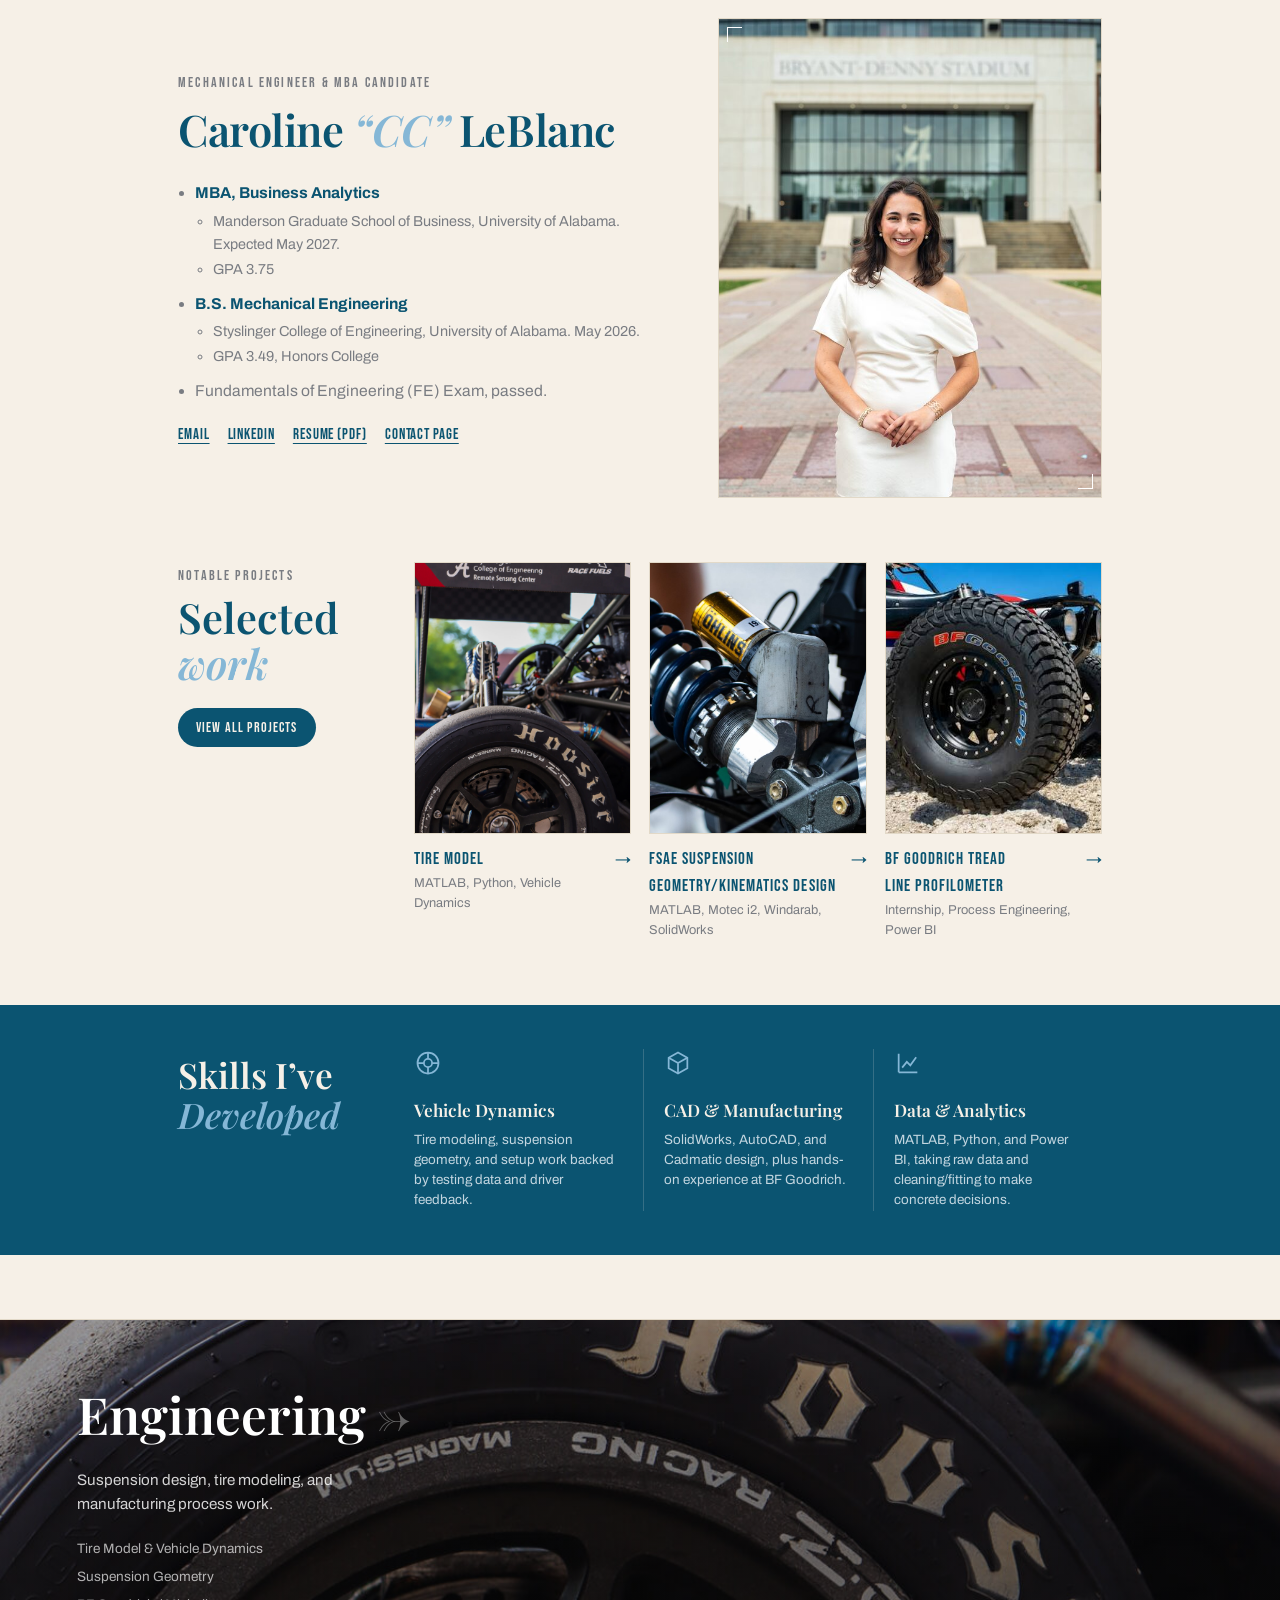
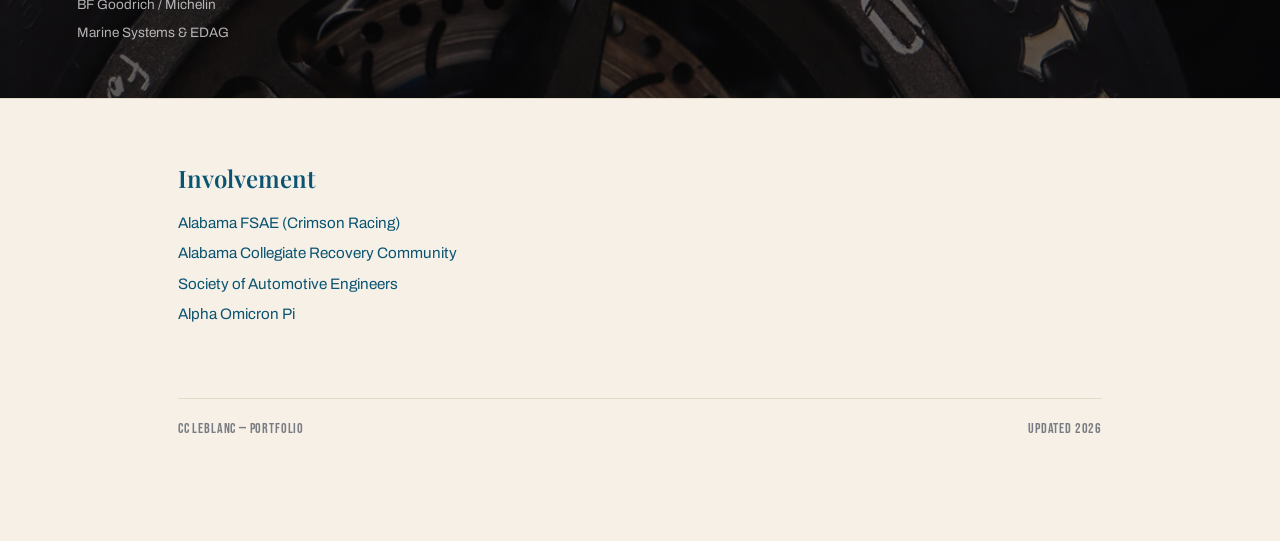
==== index.html @ a9d939d1 "Changing wording" ====
<!doctype html>
<html lang="en">
<head>
<meta charset="utf-8">
<meta name="viewport" content="width=device-width, initial-scale=1">
<title>CC LeBlanc</title>
<link rel="stylesheet" href="https://fonts.googleapis.com/css2?family=Playfair+Display:ital,wght@0,500;0,600;0,700;1,500;1,600&family=Archivo:wght@400;500;600;700&family=Bebas+Neue&display=swap">
<link rel="stylesheet" href="css/style.css">
</head>
<body>

<main>

    <div class="hero">
      <div>
        <span class="eyebrow">Mechanical Engineer &amp; MBA Candidate</span>
        <h1 class="serif">Caroline <em>“CC”</em> LeBlanc</h1>
        <ul class="bio-edu">
          <li><strong>MBA, Business Analytics</strong>
            <ul>
              <li>Manderson Graduate School of Business, University of Alabama. Expected May 2027.</li>
              <li>GPA 3.75</li>
            </ul>
          </li>
          <li><strong>B.S. Mechanical Engineering</strong>
            <ul>
              <li>Styslinger College of Engineering, University of Alabama. May 2026.</li>
              <li>GPA 3.49, Honors College</li>
            </ul>
          </li>
          <li>Fundamentals of Engineering (FE) Exam, passed.</li>
        </ul>
        <div class="hero-links">
          <a href="mailto:caroline.leblanc152@gmail.com">Email</a>
          <a href="https://www.linkedin.com/in/carolinecleblanc" target="_blank" rel="noopener">LinkedIn</a>
          <a href="resume.pdf" target="_blank" rel="noopener">Resume (PDF)</a>
          <a href="contact.html">Contact page</a>
        </div>
      </div>
      <div class="frame">
        <img src="images/headshot.jpg" alt="Caroline &quot;CC&quot; LeBlanc standing in front of Bryant-Denny Stadium">
      </div>
    </div>

    <!-- NOTABLE PROJECTS -->
    <section class="notable" aria-labelledby="notable-title">
      <div>
        <span class="eyebrow">Notable Projects</span>
        <h2 id="notable-title">Selected <em>work</em></h2>
        <a class="pill" href="engineering/index.html">View all projects</a>
      </div>
      <div class="notable-grid">
        <a class="n-card" href="engineering/tire-model.html">
          <div class="n-cover">
            <img src="images/engineering.jpg" alt="Hoosier racing tire on Crimson Racing FSAE car" style="object-position:center 88%;">
          </div>
          <div class="n-meta">
            <div><h3>Tire Model</h3><p>MATLAB, Python, Vehicle Dynamics</p></div>
            <span class="arrow" aria-hidden="true">→</span>
          </div>
        </a>
        <a class="n-card" href="engineering/suspension.html">
          <!-- swap the .big text for an <img> once there's a CAD render -->
          <div class="n-cover">
            <img src="images/Suspensiongeo.jpg" alt="Alabama FSAE CR26I Rear Suspension" style="object-position:center 88%;">
          </div>
          <div class="n-meta">
            <div><h3>FSAE Suspension Geometry/Kinematics Design</h3><p>MATLAB, Motec i2, Windarab, SolidWorks</p></div>
            <span class="arrow" aria-hidden="true">→</span>
          </div>
        </a>
        <a class="n-card" href="engineering/bf-goodrich.html">
          <!-- swap the .big text for an <img> once there's a plant photo -->
          <div class="n-cover">
            <img src="images/bfgtire.jpg" alt="BFGoodrich Baja Tire" style="object-position:center 88%;">
          </div>
          <div class="n-meta">
            <div><h3>BF Goodrich Tread Line Profilometer</h3><p>Internship, Process Engineering, Power BI</p></div>
            <span class="arrow" aria-hidden="true">→</span>
          </div>
        </a>
      </div>
    </section>

    <!-- SKILLS STRIP -->
    <section class="skills" aria-labelledby="skills-title">
      <div class="skills-inner">
        <div>
          <h2 id="skills-title">Skills I&rsquo;ve <em>Developed</em></h2>
        </div>
        <div class="skill-grid">
          <div class="skill">
            <svg viewBox="0 0 24 24" fill="none" stroke="currentColor" stroke-width="1.5" aria-hidden="true"><circle cx="12" cy="12" r="9"/><circle cx="12" cy="12" r="3.5"/><path d="M12 3v5.5M12 15.5V21M3 12h5.5M15.5 12H21"/></svg>
            <h3>Vehicle Dynamics</h3>
            <p>Tire modeling, suspension geometry, and setup work backed by testing data and driver feedback.</p>
          </div>
          <div class="skill">
            <svg viewBox="0 0 24 24" fill="none" stroke="currentColor" stroke-width="1.5" aria-hidden="true"><path d="M12 3l8 4.5v9L12 21l-8-4.5v-9z"/><path d="M4 7.5l8 4.5 8-4.5M12 12v9"/></svg>
            <h3>CAD &amp; Manufacturing</h3>
            <p>SolidWorks, AutoCAD, and Cadmatic design, plus hands-on experience at BF Goodrich.</p>
          </div>
          <div class="skill">
            <svg viewBox="0 0 24 24" fill="none" stroke="currentColor" stroke-width="1.5" aria-hidden="true"><path d="M4 20V4M4 20h16"/><path d="M7 16l4-5 3 3 5-7"/></svg>
            <h3>Data &amp; Analytics</h3>
            <p>MATLAB, Python, and Power BI, taking raw data and cleaning/fitting to make concrete decisions.</p>
          </div>
        </div>
      </div>
    </section>

    <div class="fork">
      <a class="fork-half eng" href="engineering/index.html">
        <div class="fork-bg"></div>
        <div class="fork-content">
          <h2>Engineering<span class="arrow">→</span></h2>
          <p class="fork-tagline">Suspension design, tire modeling, and manufacturing process work.</p>
          <div class="fork-chips">
            <span>Tire Model &amp; Vehicle Dynamics</span>
            <span>Suspension Geometry</span>
            <span>BF Goodrich / Michelin</span>
            <span>Marine Systems &amp; EDAG</span>
          </div>
        </div>
      </a>

      <!-- SAVING THIS FOR LATER
      <a class="fork-half creative" href="creative/index.html">
        <div class="fork-bg"></div>
        <div class="fork-content">
          <h2>Creative<span class="arrow">→</span></h2>
          <p class="fork-tagline">Building the brand, systems, and people behind a team's public face.</p>
          <div class="fork-chips">
            <span>Building the Comms Subteam</span>
            <span>Graphic Design</span>
            <span>Photography</span>
            <span>Videography</span>
          </div>
        </div>
      </a> -->
    </div>

    <div class="split" style="grid-template-columns:1fr;max-width:56ch;">
      <div class="block">
        <h3>Involvement</h3>
        <div class="involve-list">
          <div>Alabama FSAE (Crimson Racing)</div>
          <div>Alabama Collegiate Recovery Community</div>
          <div>Society of Automotive Engineers</div>
          <div>Alpha Omicron Pi</div>
        </div>
      </div>
    </div>

    <footer class="pagefoot">
      <span>CC LeBlanc — Portfolio</span>
      <span>Updated 2026</span>
    </footer>

</main>

<script>
  // The site used to be one page with #links (e.g. /#tire-model).
  // Send anyone with an old bookmark to the matching new page.
  (function(){
    var old = {"engineering":"engineering/index.html", "tire-model":"engineering/tire-model.html", "suspension":"engineering/suspension.html", "manufacturing":"engineering/bf-goodrich.html", "eng-other":"engineering/marine-edag.html", "creative":"creative/index.html", "creative-team":"creative/comms-subteam.html", "creative-design":"creative/graphic-design.html", "creative-photo":"creative/photography.html", "creative-video":"creative/videography.html", "contact":"contact.html"};
    var to = old[location.hash.slice(1)];
    if(to) location.replace(to);
  })();
</script>

</body>
</html>
---- css/style.css ----
:root{
  --bg:#f6f0e7;
  --surface:#ffffff;
  --ink:#0b5471;
  --muted:#797c82;
  --line:#e2d9c8;
  --eng:#0b5471;
  --eng-tint:#e3eff4;
  --creative:#85b7d6;
  --creative-tint:#e7e6e8;
  --band:#0b5471;
  --band-ink:#f6f0e7;
  --band-muted:#c3d6e0;
  --band-line:rgba(246,240,231,0.18);
}
@media (prefers-color-scheme: dark){
  :root:not([data-theme="light"]){
    --bg:#12191c;
    --surface:#1a2226;
    --ink:#f6f0e7;
    --muted:#a9adb3;
    --line:#2c363b;
    --eng:#85b7d6;
    --eng-tint:#182a30;
    --creative:#c7c2b6;
    --creative-tint:#2a2925;
    --band:#0c1215;
    --band-ink:#f6f0e7;
    --band-muted:#a9adb3;
    --band-line:#2c363b;
  }
}
:root[data-theme="dark"]{
  --bg:#12191c;
  --surface:#1a2226;
  --ink:#f6f0e7;
  --muted:#a9adb3;
  --line:#2c363b;
  --eng:#85b7d6;
  --eng-tint:#182a30;
  --creative:#c7c2b6;
  --creative-tint:#2a2925;
  --band:#0c1215;
  --band-ink:#f6f0e7;
  --band-muted:#a9adb3;
  --band-line:#2c363b;
}

*{box-sizing:border-box;}
body{
  background:var(--bg);
  color:var(--ink);
  font-family:"Archivo","Segoe UI",Arial,sans-serif;
  margin:0;
  line-height:1.6;
  overflow-x:clip;
}
a{color:inherit;}
img{max-width:100%;display:block;}
::selection{background:var(--creative);color:#fff;}

.serif{font-family:"Playfair Display","Georgia",serif;font-weight:600;text-wrap:balance;}
.shout{
  font-family:"Bebas Neue","Archivo",sans-serif;
  letter-spacing:0.06em;
  text-transform:uppercase;
}
.eyebrow{
  font-family:"Bebas Neue",sans-serif;
  letter-spacing:0.16em;
  text-transform:uppercase;
  font-size:0.85rem;
  color:var(--muted);
}
h1,h2,h3{margin:0;text-wrap:balance;}

/* ---- topbar ---- */
header.topbar{
  position:sticky;
  top:env(safe-area-inset-top,0px);
  z-index:30;
  display:flex;
  align-items:center;
  justify-content:space-between;
  padding:16px 28px;
  background:color-mix(in srgb, var(--bg) 88%, transparent);
  backdrop-filter:blur(6px);
  border-bottom:1px solid var(--line);
}
@media (max-width:640px){ header.topbar{padding:14px 18px;} }
header.topbar .brand{
  font-family:"Playfair Display",serif;
  font-weight:600;
  font-size:1.35rem;
  text-decoration:none;
}
header.topbar .brand em{color:var(--creative);font-style:italic;}
header.topbar nav{display:flex;gap:22px;align-items:center;}
header.topbar nav a{
  text-decoration:none;
  font-family:"Bebas Neue",sans-serif;
  letter-spacing:0.08em;
  font-size:0.95rem;
  color:var(--muted);
}
header.topbar nav a:hover{color:var(--ink);}
header.topbar nav a.on{color:var(--ink);}

main{max-width:980px;margin:0 auto;padding:0 28px 100px;}
@media (max-width:640px){ main{padding:0 18px 80px;} }

@media (prefers-reduced-motion:no-preference){
  main{animation:fade .4s ease;}
  @keyframes fade{from{opacity:0;transform:translateY(6px);}to{opacity:1;transform:none;}}
}

.crumbs{
  font-family:"Bebas Neue",sans-serif;
  letter-spacing:0.08em;
  font-size:0.85rem;
  color:var(--muted);
  padding-top:28px;
  display:flex;
  gap:8px;
  align-items:center;
}
.crumbs .cur{color:var(--ink);}
.crumbs.eng .cur{color:var(--eng);}
.crumbs.creative .cur{color:var(--creative);}

/* ---- home hero ---- */
.hero{padding-top:18px;display:grid;grid-template-columns:1.3fr 1fr;gap:40px;align-items:center;}
@media (max-width:760px){ .hero{grid-template-columns:1fr;} }
.hero h1{font-size:clamp(1.6rem,3.4vw,2.9rem);letter-spacing:-0.01em;}
.hero h1 em{color:var(--creative);font-style:italic;}
.bio{max-width:56ch;margin-top:16px;color:var(--muted);font-size:1.05rem;}
.bio-edu{max-width:56ch;margin-top:16px;padding-left:1.1em;display:flex;flex-direction:column;gap:10px;color:var(--muted);font-size:0.98rem;}
.bio-edu strong{color:var(--ink);}
.bio-edu ul{margin-top:4px;padding-left:1.2em;display:flex;flex-direction:column;gap:2px;font-size:0.9rem;}
.hero-links{display:flex;gap:18px;margin-top:20px;flex-wrap:wrap;}
.hero-links a{
  font-family:"Bebas Neue",sans-serif;
  letter-spacing:0.06em;
  font-size:0.95rem;
  text-decoration:underline;
  text-underline-offset:4px;
}

.frame{
  aspect-ratio:4/5;
  border:1px solid var(--line);
  background:
    linear-gradient(90deg, transparent 9px, var(--line) 9px, var(--line) 10px, transparent 10px) 0 0/10px 100%,
    linear-gradient(0deg, transparent 9px, var(--line) 9px, var(--line) 10px, transparent 10px) 0 0/100% 10px,
    var(--surface);
  background-repeat:no-repeat;
  display:flex;
  align-items:center;
  justify-content:center;
  text-align:center;
  padding:20px;
  position:relative;
}
.frame::before,.frame::after{
  content:"";
  position:absolute;
  width:14px;height:14px;
  border:1px solid #fff;
  z-index:2;
}
.frame::before{top:8px;left:8px;border-right:none;border-bottom:none;}
.frame::after{bottom:8px;right:8px;border-left:none;border-top:none;}
.frame .cap{font-family:"Bebas Neue",sans-serif;letter-spacing:0.06em;font-size:0.8rem;color:var(--muted);}
.frame img{position:absolute;inset:0;width:100%;height:100%;object-fit:cover;object-position:center 30%;z-index:0;}

/* ---- skills strip: full-bleed dark band ---- */
.skills{
  width:100vw;
  margin-left:calc(50% - 50vw);
  margin-right:calc(50% - 50vw);
  margin-top:64px;
  background:var(--band);
  color:var(--band-ink);
}
.skills-inner{
  max-width:980px;margin:0 auto;padding:44px 28px;
  display:grid;grid-template-columns:200px 1fr;gap:36px;align-items:start;
}
@media (max-width:640px){ .skills-inner{padding:36px 18px;} }
@media (max-width:860px){ .skills-inner{grid-template-columns:1fr;gap:28px;} }
.skills h2{
  font-family:"Playfair Display",serif;font-weight:600;
  font-size:clamp(1.7rem,3vw,2.2rem);line-height:1.15;margin-top:6px;
}
.skills h2 em{color:var(--creative);font-style:italic;}
.skill-grid{display:grid;grid-template-columns:repeat(3,1fr);gap:0;}
@media (max-width:860px){ .skill-grid{grid-template-columns:repeat(2,1fr);row-gap:28px;} }
@media (max-width:480px){ .skill-grid{grid-template-columns:1fr;} }
.skill{padding:0 20px;border-left:1px solid var(--band-line);}
.skill:first-child{border-left:none;padding-left:0;}
@media (max-width:860px){ .skill:nth-child(odd){border-left:none;padding-left:0;} }
@media (max-width:480px){ .skill{border-left:none;padding-left:0;} }
.skill svg{width:28px;height:28px;color:var(--creative);}
.skill h3{font-family:"Playfair Display",serif;font-weight:600;font-size:1.08rem;margin-top:12px;}
.skill p{font-size:0.84rem;line-height:1.5;color:var(--band-muted);margin:6px 0 0;}

/* ---- notable projects ---- */
.notable{
  display:grid;grid-template-columns:200px 1fr;gap:36px;margin-top:64px;align-items:start;
}
@media (max-width:860px){ .notable{grid-template-columns:1fr;gap:24px;} }
.notable h2{
  font-family:"Playfair Display",serif;font-weight:600;
  font-size:clamp(1.9rem,3.4vw,2.6rem);line-height:1.1;margin-top:6px;
}
.notable h2 em{color:var(--creative);font-style:italic;}
.pill{
  display:inline-block;margin-top:22px;padding:8px 18px;
  background:var(--eng);color:var(--bg);text-decoration:none;
  font-family:"Bebas Neue",sans-serif;letter-spacing:0.08em;font-size:0.9rem;
  border-radius:999px;transition:opacity .15s ease;
}
.pill:hover{opacity:.85;}
.notable-grid{display:grid;grid-template-columns:repeat(3,1fr);gap:18px;}
@media (max-width:640px){ .notable-grid{grid-template-columns:1fr;} }
.n-card{text-decoration:none;display:flex;flex-direction:column;}
.n-cover{
  position:relative;aspect-ratio:4/5;overflow:hidden;
  background:var(--eng-tint);border:1px solid var(--line);
  display:flex;align-items:flex-end;padding:16px;
}
@media (max-width:640px){ .n-cover{aspect-ratio:16/10;} }
.n-cover img{position:absolute;inset:0;width:100%;height:100%;object-fit:cover;transition:transform .5s ease;}
.n-card:hover .n-cover img{transform:scale(1.04);}
.n-meta{display:flex;justify-content:space-between;align-items:flex-start;gap:10px;margin-top:12px;}
.n-meta h3{font-family:"Bebas Neue",sans-serif;letter-spacing:0.06em;font-size:1.05rem;font-weight:400;}
.n-meta p{margin:0;font-size:0.8rem;color:var(--muted);}
.n-meta .arrow{transition:transform .25s ease;}
.n-card:hover .n-meta .arrow{transform:translateX(4px);}

/* ---- fork: full-bleed split, cuts off mid-page ---- */
.fork{
  display:flex;
  width:100vw;
  margin-left:calc(50% - 50vw);
  margin-right:calc(50% - 50vw);
  margin-top:64px;
  border-top:1px solid var(--line);
  border-bottom:1px solid var(--line);
}
@media (max-width:700px){ .fork{flex-direction:column;} }

.fork-half{
  position:relative;
  flex:1 1 0%;
  min-height:clamp(300px,42vh,480px);
  display:flex;
  flex-direction:column;
  justify-content:center;
  padding:44px 6vw;
  color:#fff;
  text-decoration:none;
  overflow:hidden;
  transition:flex-grow .45s cubic-bezier(.2,.8,.2,1);
  border-right:1px solid rgba(255,255,255,0.22);
}
.fork-half:last-child{border-right:none;}
@media (max-width:700px){
  .fork-half{border-right:none;border-bottom:1px solid rgba(255,255,255,0.22);min-height:260px;}
  .fork-half:last-child{border-bottom:none;}
}
.fork-half:hover{flex-grow:1.5;}

.fork-bg{position:absolute;inset:0;z-index:0;}
.fork-bg::after{
  content:"";position:absolute;inset:0;
  background:linear-gradient(180deg, rgba(10,10,10,.32), rgba(10,10,10,.58));
}
.fork-half.eng .fork-bg{background:url("../images/engineering.jpg") center 82%/cover no-repeat;}
.fork-half.creative .fork-bg{background:url("../images/creative.jpg") center 40%/cover no-repeat;}
.fork-half .cap{
  position:absolute;bottom:14px;z-index:1;
  font-family:"Bebas Neue",sans-serif;font-size:0.7rem;letter-spacing:0.06em;
  color:rgba(255,255,255,0.55);
}
.fork-half.eng .cap{left:6vw;}
.fork-half.creative .cap{right:6vw;}

.fork-content{position:relative;z-index:1;max-width:34ch;}
.fork-half h2{
  font-family:"Playfair Display",serif;
  font-weight:600;
  font-style:normal;
  font-size:clamp(2rem,4.6vw,3.2rem);
  display:inline-flex;
  align-items:center;
  gap:10px;
}
.fork-half .arrow{
  display:inline-block;
  opacity:0.35;
  transform:translateX(0);
  transition:all .35s ease;
  font-style:normal;
}
.fork-half:hover .arrow{opacity:1;transform:translateX(10px);}
.fork-tagline{margin-top:12px;font-size:0.95rem;color:rgba(255,255,255,0.82);}
.fork-chips{margin-top:22px;display:flex;flex-direction:column;gap:6px;}
.fork-chips span{font-size:0.85rem;color:rgba(255,255,255,0.68);}

/* ---- home extras ---- */
.split{display:grid;grid-template-columns:1fr 1fr;gap:40px;margin-top:60px;}
@media (max-width:700px){ .split{grid-template-columns:1fr;} }
.block h3{font-family:"Playfair Display",serif;font-weight:600;font-size:1.5rem;margin-bottom:14px;}
.edu-card{border:1px solid var(--line);padding:16px;margin-bottom:12px;background:var(--surface);}
.edu-card .meta{font-family:"Bebas Neue",sans-serif;letter-spacing:0.04em;font-size:0.85rem;color:var(--muted);margin-top:4px;}
.involve-list{display:flex;flex-direction:column;gap:6px;font-size:0.95rem;}

footer.pagefoot{
  margin-top:72px;padding-top:20px;border-top:1px solid var(--line);
  font-family:"Bebas Neue",sans-serif;letter-spacing:0.06em;font-size:0.85rem;color:var(--muted);
  display:flex;justify-content:space-between;flex-wrap:wrap;gap:10px;
}
footer.pagefoot a{text-decoration:underline;text-underline-offset:3px;}

/* ---- hub pages ---- */
.hub-head{padding-top:14px;}
.hub-head h1{font-family:"Playfair Display",serif;font-weight:600;font-size:clamp(2.2rem,5vw,3.2rem);margin-top:8px;}
.hub-head p{color:var(--muted);max-width:60ch;margin-top:12px;}
.tool-strip{display:flex;flex-wrap:wrap;gap:8px;margin-top:24px;}
.tool-strip span{
  font-family:"Archivo",sans-serif;font-size:0.78rem;font-weight:600;
  padding:6px 11px;border:1px solid var(--line);background:var(--surface);
}
.status{
  display:inline-block;font-family:"Bebas Neue",sans-serif;letter-spacing:0.06em;
  font-size:0.78rem;padding:4px 10px;border:1px solid currentColor;margin-bottom:10px;
}
.status.eng{color:var(--eng);}
.status.creative{color:var(--creative);}

.card-grid{display:grid;grid-template-columns:1fr 1fr;gap:20px;margin-top:32px;}
@media (max-width:700px){ .card-grid{grid-template-columns:1fr;} }
.proj-card{
  border:1px solid var(--line);background:var(--surface);
  padding:24px;text-decoration:none;display:flex;flex-direction:column;gap:10px;
  transition:border-color .15s ease;
}
.proj-card:hover{border-color:var(--muted);}
.proj-card h3{font-family:"Playfair Display",serif;font-weight:600;font-size:1.5rem;}
.proj-card .tag{font-family:"Bebas Neue",sans-serif;letter-spacing:0.06em;font-size:0.78rem;}
.proj-card.eng .tag{color:var(--eng);}
.proj-card.creative .tag{color:var(--creative);}
.proj-card p{color:var(--muted);font-size:0.92rem;margin:0;}
.proj-card .go{margin-top:auto;font-family:"Bebas Neue",sans-serif;letter-spacing:0.06em;font-size:0.85rem;}

/* ---- detail pages ---- */
.detail-head{padding-top:10px;}
.detail-head h1{font-family:"Playfair Display",serif;font-weight:600;font-size:clamp(2rem,5vw,3rem);margin-top:8px;}
.detail-head .sub{color:var(--muted);max-width:62ch;margin-top:10px;}
.fact-row{
  display:grid;grid-template-columns:repeat(auto-fit,minmax(140px,1fr));
  gap:1px;background:var(--line);border:1px solid var(--line);margin-top:28px;
}
.fact-row .f{background:var(--surface);padding:14px;}
.fact-row .f .k{font-family:"Bebas Neue",sans-serif;font-size:0.7rem;letter-spacing:0.05em;color:var(--muted);text-transform:uppercase;}
.fact-row .f .v{font-size:0.94rem;font-weight:600;margin-top:2px;}
.prose{margin-top:30px;max-width:66ch;}
.prose ul{padding-left:1.2em;display:flex;flex-direction:column;gap:10px;}
.prose p{margin-top:0;}

.two-figs{display:grid;grid-template-columns:1fr 1fr;gap:18px;margin-top:30px;}
@media (max-width:640px){ .two-figs{grid-template-columns:1fr;} }
.fig{
  border:1px dashed var(--line);background:var(--eng-tint);
  aspect-ratio:4/3;display:flex;align-items:center;justify-content:center;
  text-align:center;padding:16px;
}
main[data-parent="creative"] .fig{background:var(--creative-tint);}
.fig .cap{font-family:"Bebas Neue",sans-serif;font-size:0.78rem;letter-spacing:0.04em;color:var(--muted);text-transform:uppercase;}

.back{
  display:inline-flex;align-items:center;gap:6px;margin-top:48px;
  text-decoration:none;font-family:"Bebas Neue",sans-serif;letter-spacing:0.06em;font-size:0.92rem;
}
main[data-parent="engineering"] .back{color:var(--eng);}
main[data-parent="creative"] .back{color:var(--creative);}

/* ---- contact ---- */
.contact-grid{display:grid;grid-template-columns:1fr 1fr;gap:16px;margin-top:28px;}
@media (max-width:640px){ .contact-grid{grid-template-columns:1fr;} }
.contact-card{border:1px solid var(--line);background:var(--surface);padding:22px;display:flex;flex-direction:column;gap:6px;}
.contact-card .k{font-family:"Bebas Neue",sans-serif;font-size:0.75rem;letter-spacing:0.06em;text-transform:uppercase;color:var(--muted);}
.contact-card .v{font-size:1.05rem;}
.contact-card a{text-decoration:underline;text-underline-offset:3px;}

:focus-visible{outline:2px solid var(--creative);outline-offset:2px;}
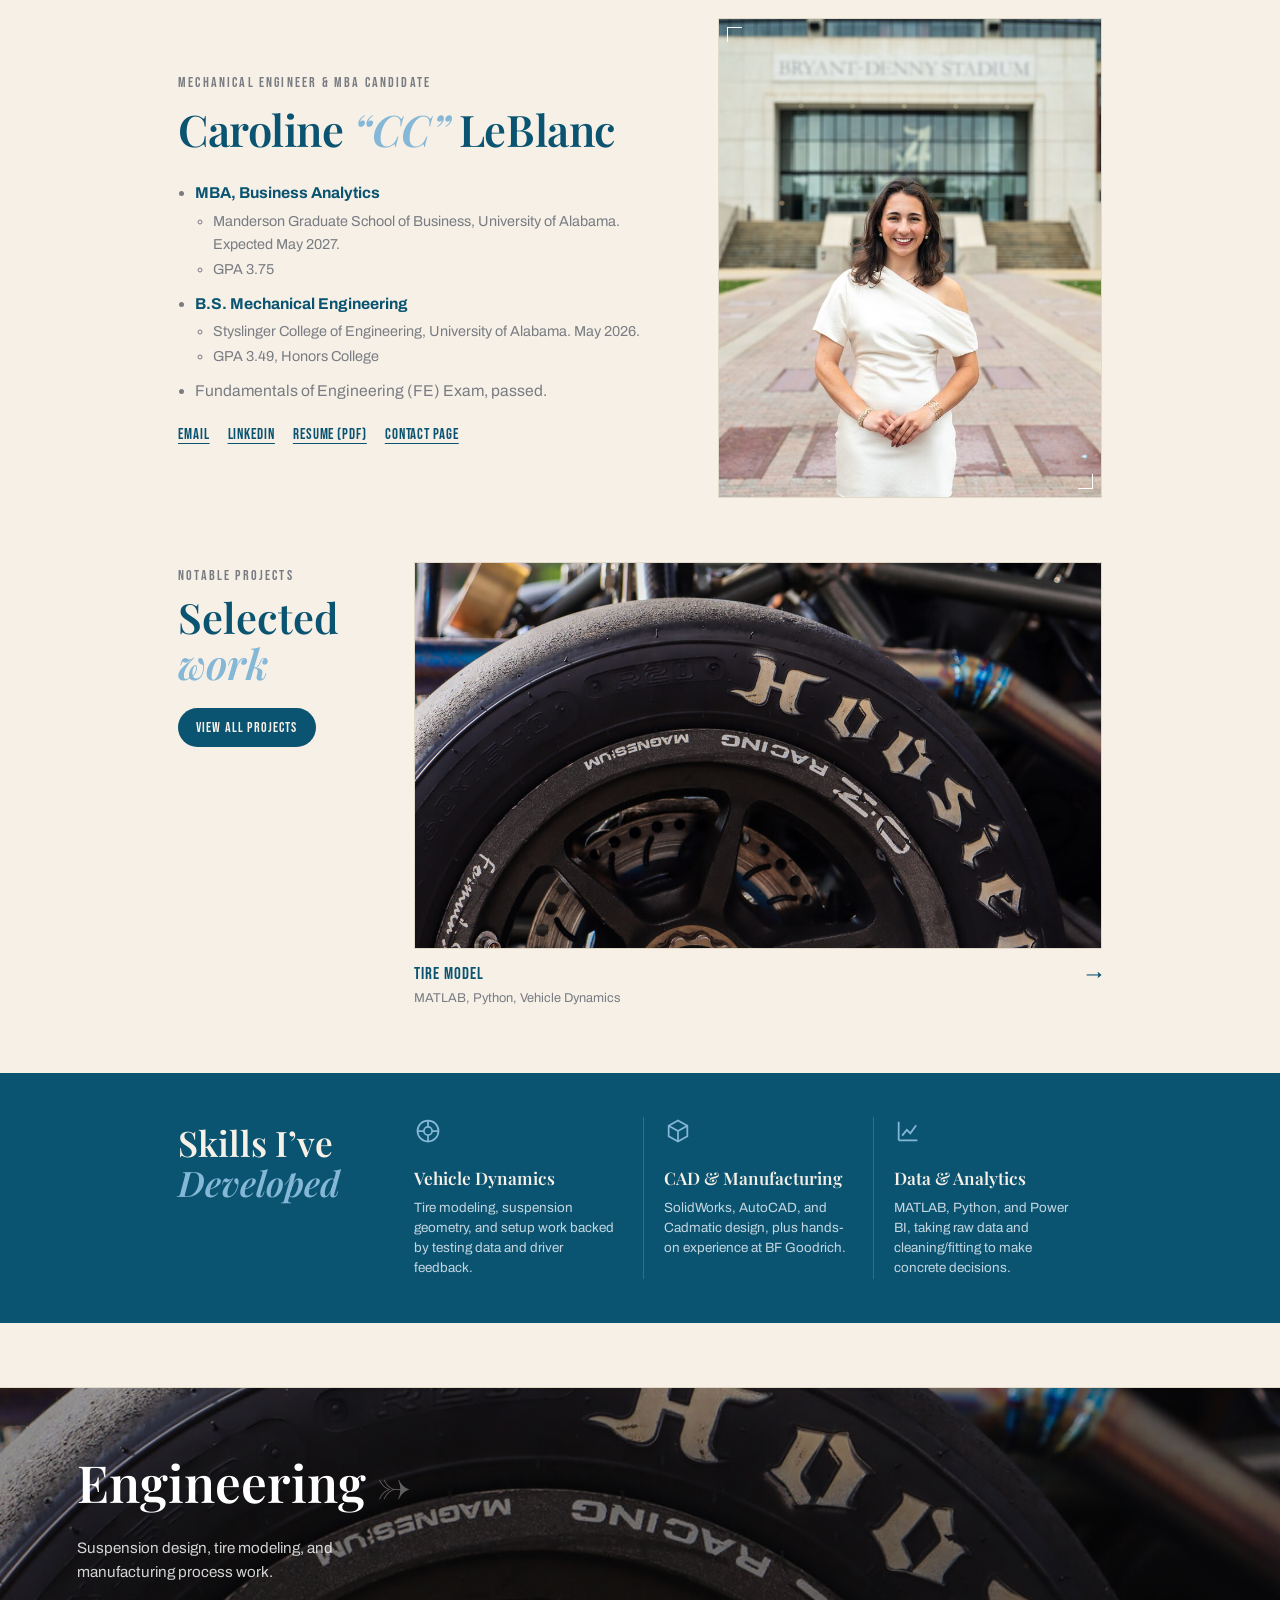
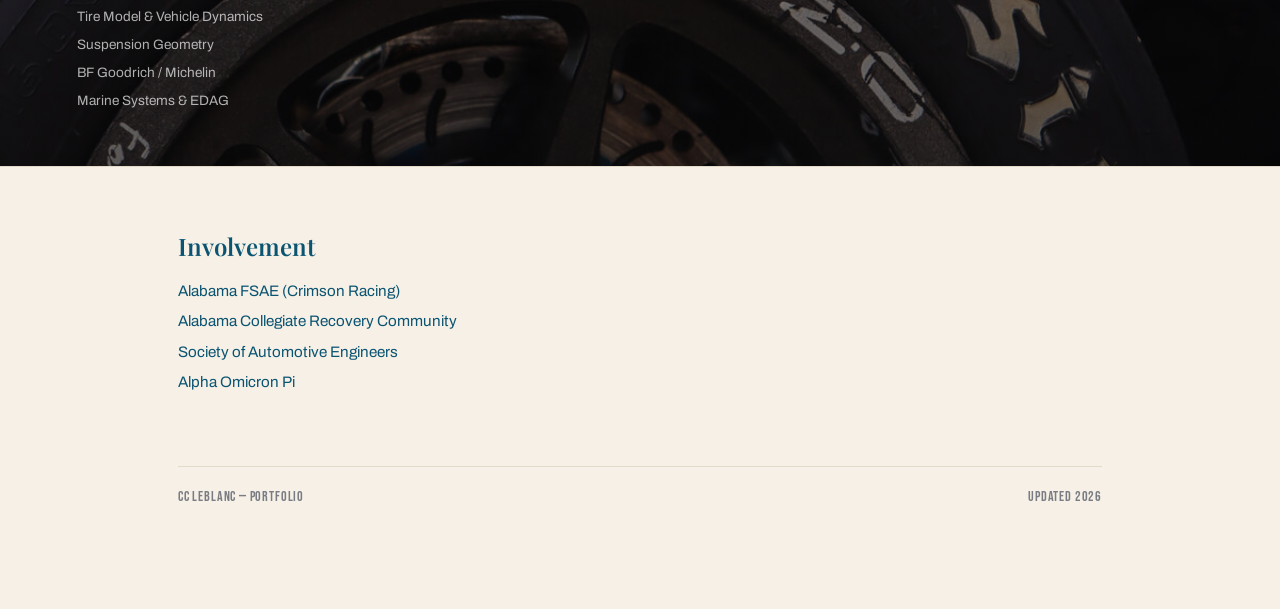
==== commit faf3eb9d: "Publish only finished pages; keep the rest as local drafts Only the home, contact, engineering hub, " ====
--- a/index.html
+++ b/index.html
@@ -56,26 +56,6 @@
           </div>
           <div class="n-meta">
             <div><h3>Tire Model</h3><p>MATLAB, Python, Vehicle Dynamics</p></div>
-            <span class="arrow" aria-hidden="true">→</span>
-          </div>
-        </a>
-        <a class="n-card" href="engineering/suspension.html">
-          <!-- swap the .big text for an <img> once there's a CAD render -->
-          <div class="n-cover">
-            <img src="images/Suspensiongeo.jpg" alt="Alabama FSAE CR26I Rear Suspension" style="object-position:center 88%;">
-          </div>
-          <div class="n-meta">
-            <div><h3>FSAE Suspension Geometry/Kinematics Design</h3><p>MATLAB, Motec i2, Windarab, SolidWorks</p></div>
-            <span class="arrow" aria-hidden="true">→</span>
-          </div>
-        </a>
-        <a class="n-card" href="engineering/bf-goodrich.html">
-          <!-- swap the .big text for an <img> once there's a plant photo -->
-          <div class="n-cover">
-            <img src="images/bfgtire.jpg" alt="BFGoodrich Baja Tire" style="object-position:center 88%;">
-          </div>
-          <div class="n-meta">
-            <div><h3>BF Goodrich Tread Line Profilometer</h3><p>Internship, Process Engineering, Power BI</p></div>
             <span class="arrow" aria-hidden="true">→</span>
           </div>
         </a>
@@ -162,7 +142,7 @@
   // The site used to be one page with #links (e.g. /#tire-model).
   // Send anyone with an old bookmark to the matching new page.
   (function(){
-    var old = {"engineering":"engineering/index.html", "tire-model":"engineering/tire-model.html", "suspension":"engineering/suspension.html", "manufacturing":"engineering/bf-goodrich.html", "eng-other":"engineering/marine-edag.html", "creative":"creative/index.html", "creative-team":"creative/comms-subteam.html", "creative-design":"creative/graphic-design.html", "creative-photo":"creative/photography.html", "creative-video":"creative/videography.html", "contact":"contact.html"};
+    var old = {"engineering":"engineering/index.html", "tire-model":"engineering/tire-model.html", "contact":"contact.html"};
     var to = old[location.hash.slice(1)];
     if(to) location.replace(to);
   })();
--- a/css/style.css
+++ b/css/style.css
@@ -224,6 +224,9 @@
 .notable-grid{display:grid;grid-template-columns:repeat(3,1fr);gap:18px;}
 @media (max-width:640px){ .notable-grid{grid-template-columns:1fr;} }
 .n-card{text-decoration:none;display:flex;flex-direction:column;}
+/* while only one project is public, show it as a wide feature card */
+.notable-grid:has(> .n-card:only-child){grid-template-columns:1fr;}
+.n-card:only-child .n-cover{aspect-ratio:16/9;}
 .n-cover{
   position:relative;aspect-ratio:4/5;overflow:hidden;
   background:var(--eng-tint);border:1px solid var(--line);
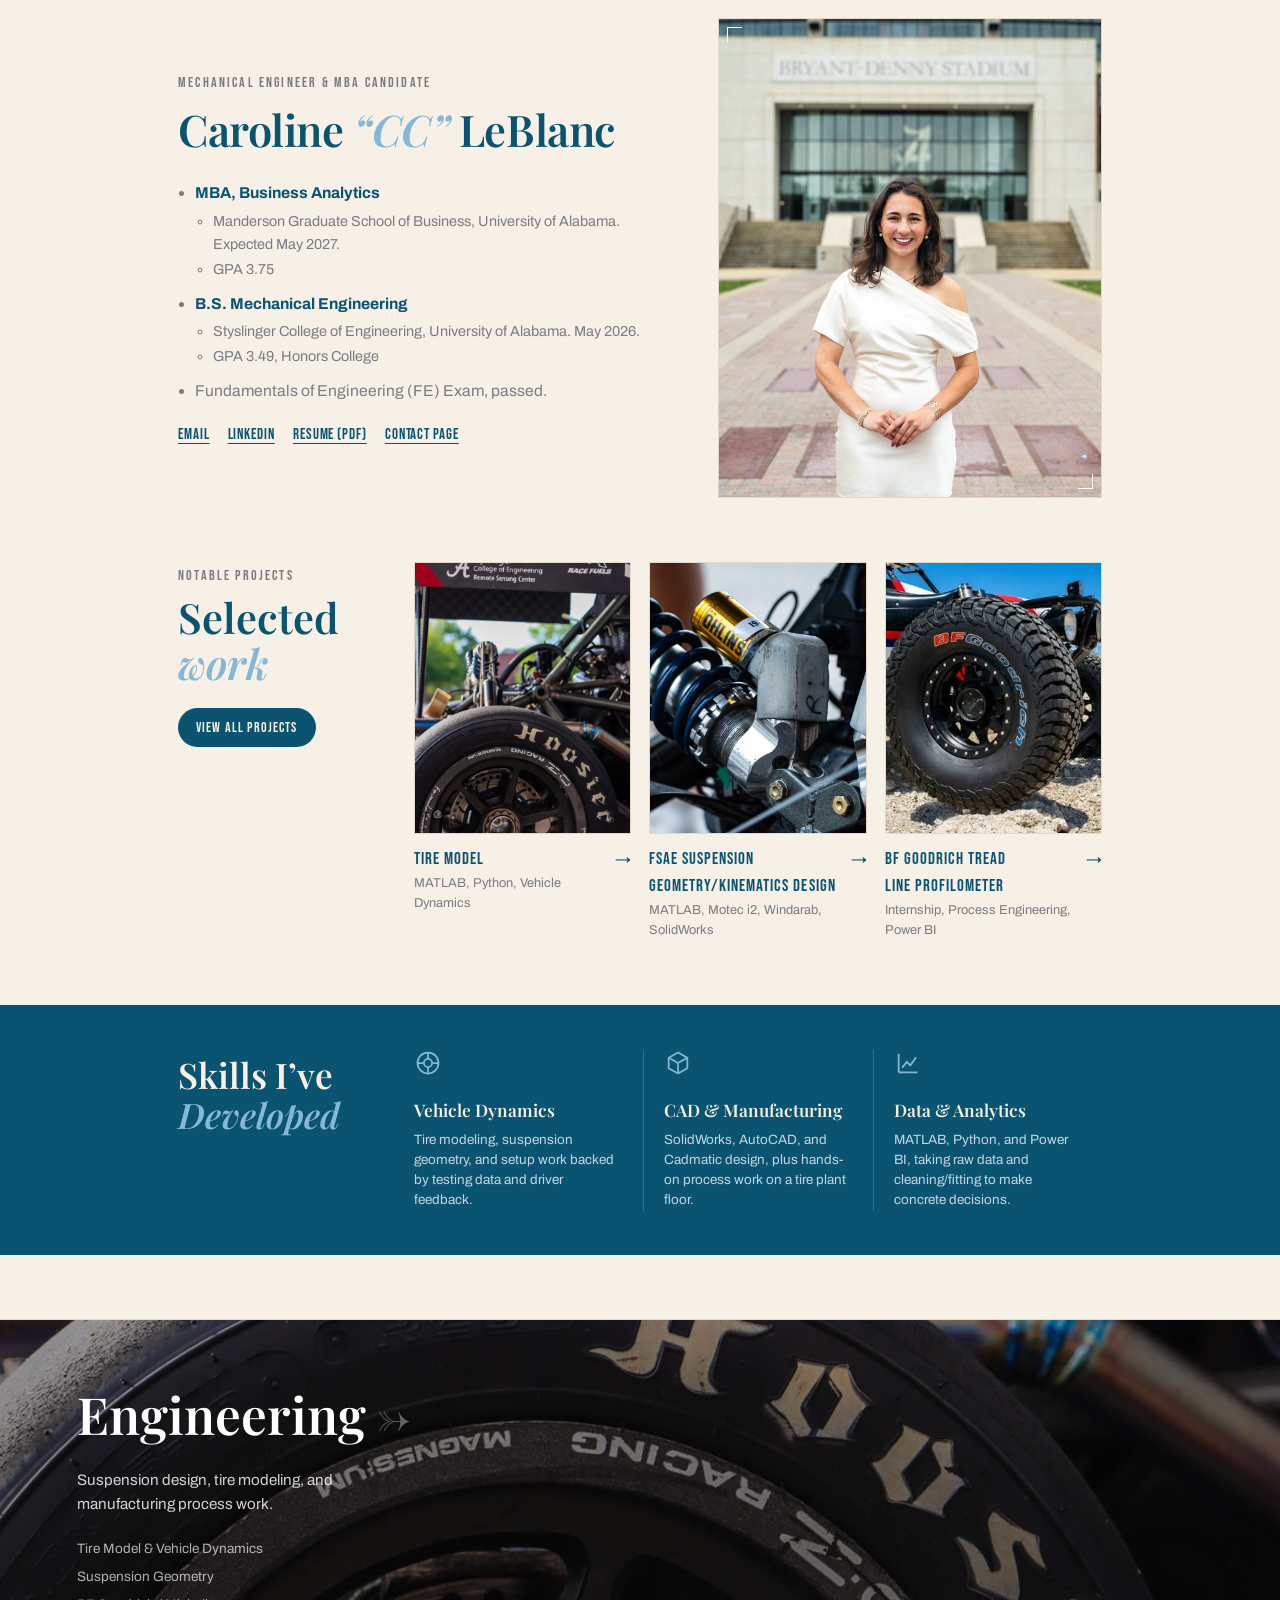
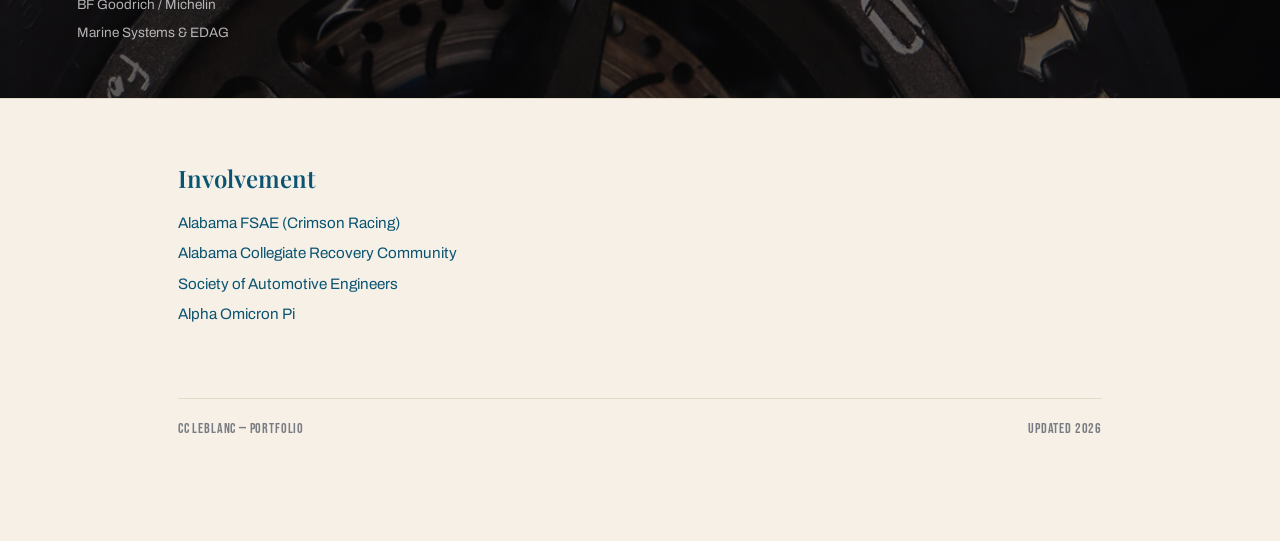
==== commit 91f626b2: "Add draft pages and link them from home and engineering hub Full site preview: suspension, BF Goodri" ====
--- a/index.html
+++ b/index.html
@@ -59,6 +59,26 @@
             <span class="arrow" aria-hidden="true">→</span>
           </div>
         </a>
+        <a class="n-card" href="engineering/suspension.html">
+          <!-- swap the .big text for an <img> once there's a CAD render -->
+          <div class="n-cover">
+            <img src="images/Suspensiongeo.jpg" alt="Alabama FSAE CR26I Rear Suspension" style="object-position:center 88%;">
+          </div>
+          <div class="n-meta">
+            <div><h3>FSAE Suspension Geometry/Kinematics Design</h3><p>MATLAB, Motec i2, Windarab, SolidWorks</p></div>
+            <span class="arrow" aria-hidden="true">→</span>
+          </div>
+        </a>
+        <a class="n-card" href="engineering/bf-goodrich.html">
+          <!-- swap the .big text for an <img> once there's a plant photo -->
+          <div class="n-cover">
+            <img src="images/bfgtire.jpg" alt="BFGoodrich Baja Tire" style="object-position:center 88%;">
+          </div>
+          <div class="n-meta">
+            <div><h3>BF Goodrich Tread Line Profilometer</h3><p>Internship, Process Engineering, Power BI</p></div>
+            <span class="arrow" aria-hidden="true">→</span>
+          </div>
+        </a>
       </div>
     </section>
 
@@ -77,7 +97,7 @@
           <div class="skill">
             <svg viewBox="0 0 24 24" fill="none" stroke="currentColor" stroke-width="1.5" aria-hidden="true"><path d="M12 3l8 4.5v9L12 21l-8-4.5v-9z"/><path d="M4 7.5l8 4.5 8-4.5M12 12v9"/></svg>
             <h3>CAD &amp; Manufacturing</h3>
-            <p>SolidWorks, AutoCAD, and Cadmatic design, plus hands-on experience at BF Goodrich.</p>
+            <p>SolidWorks, AutoCAD, and Cadmatic design, plus hands-on process work on a tire plant floor.</p>
           </div>
           <div class="skill">
             <svg viewBox="0 0 24 24" fill="none" stroke="currentColor" stroke-width="1.5" aria-hidden="true"><path d="M4 20V4M4 20h16"/><path d="M7 16l4-5 3 3 5-7"/></svg>
@@ -142,7 +162,7 @@
   // The site used to be one page with #links (e.g. /#tire-model).
   // Send anyone with an old bookmark to the matching new page.
   (function(){
-    var old = {"engineering":"engineering/index.html", "tire-model":"engineering/tire-model.html", "contact":"contact.html"};
+    var old = {"engineering":"engineering/index.html", "tire-model":"engineering/tire-model.html", "suspension":"engineering/suspension.html", "manufacturing":"engineering/bf-goodrich.html", "eng-other":"engineering/marine-edag.html", "creative":"creative/index.html", "creative-team":"creative/comms-subteam.html", "creative-design":"creative/graphic-design.html", "creative-photo":"creative/photography.html", "creative-video":"creative/videography.html", "contact":"contact.html"};
     var to = old[location.hash.slice(1)];
     if(to) location.replace(to);
   })();
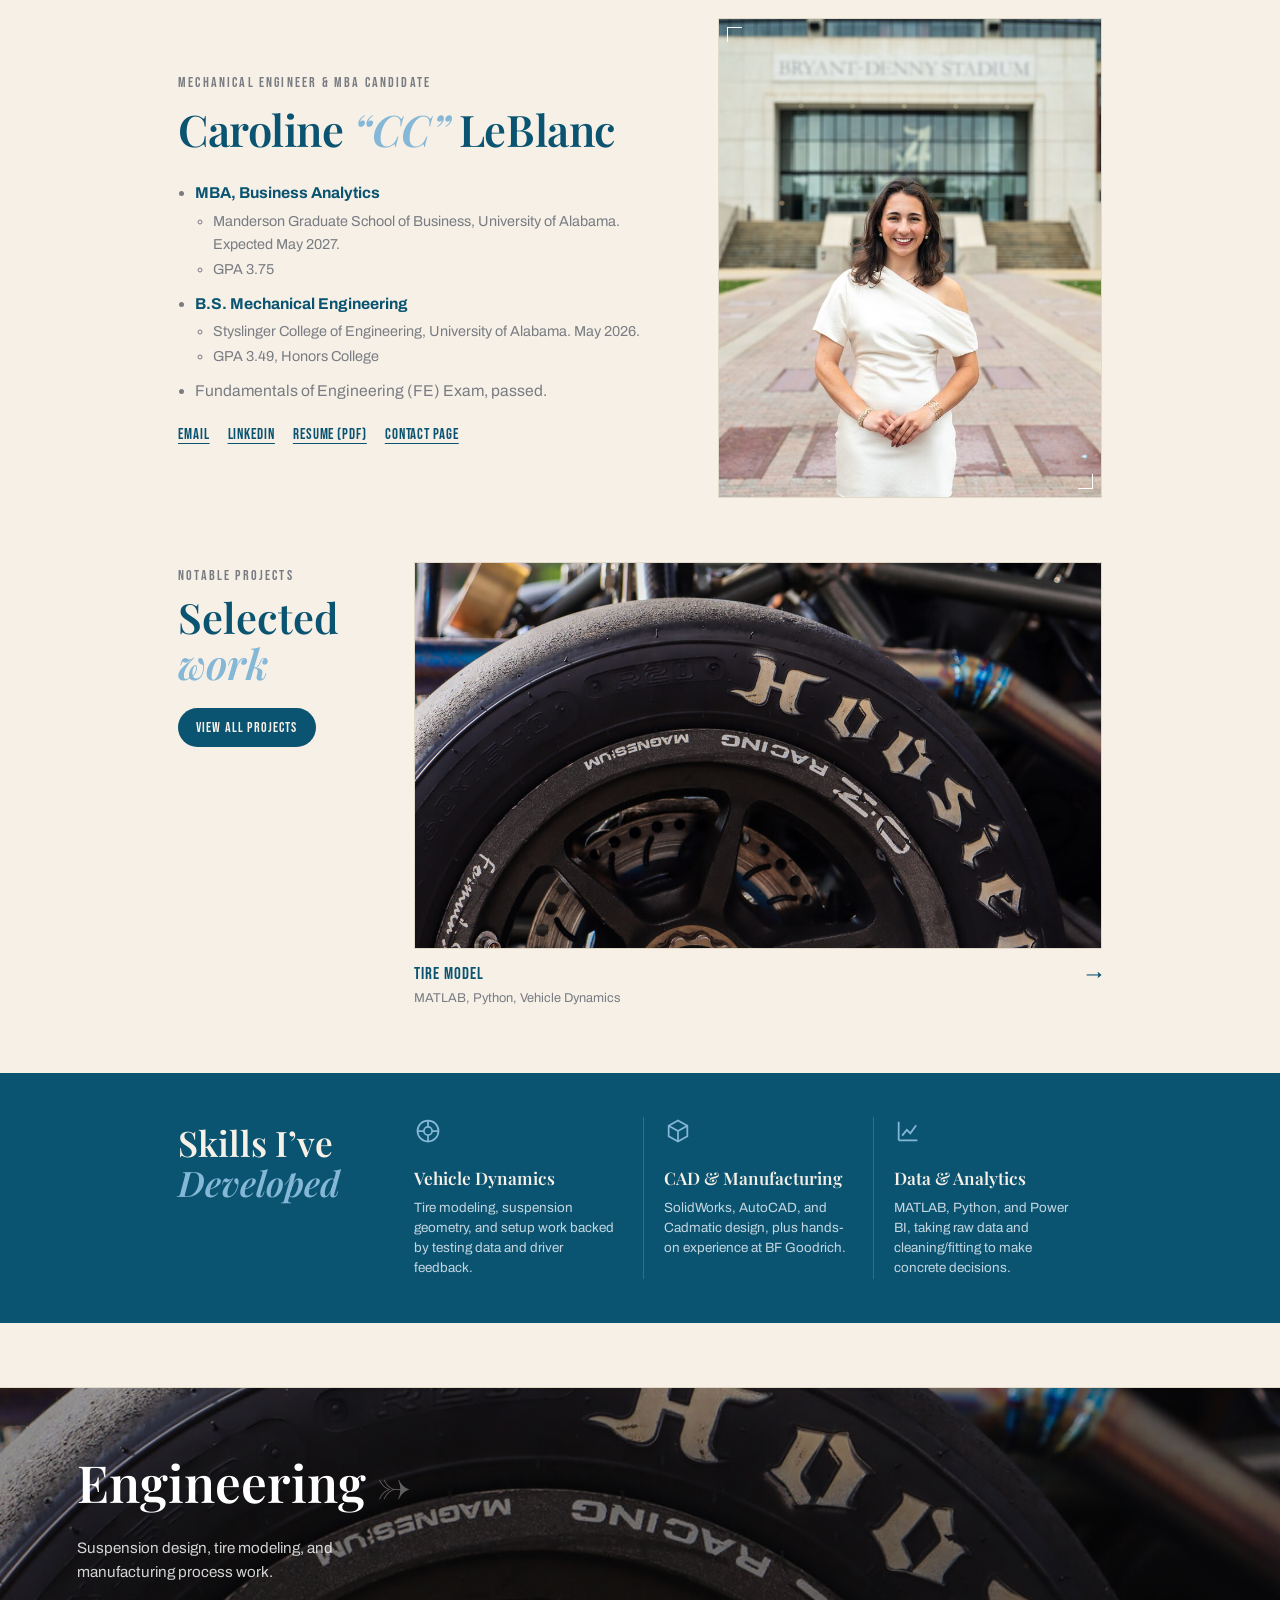
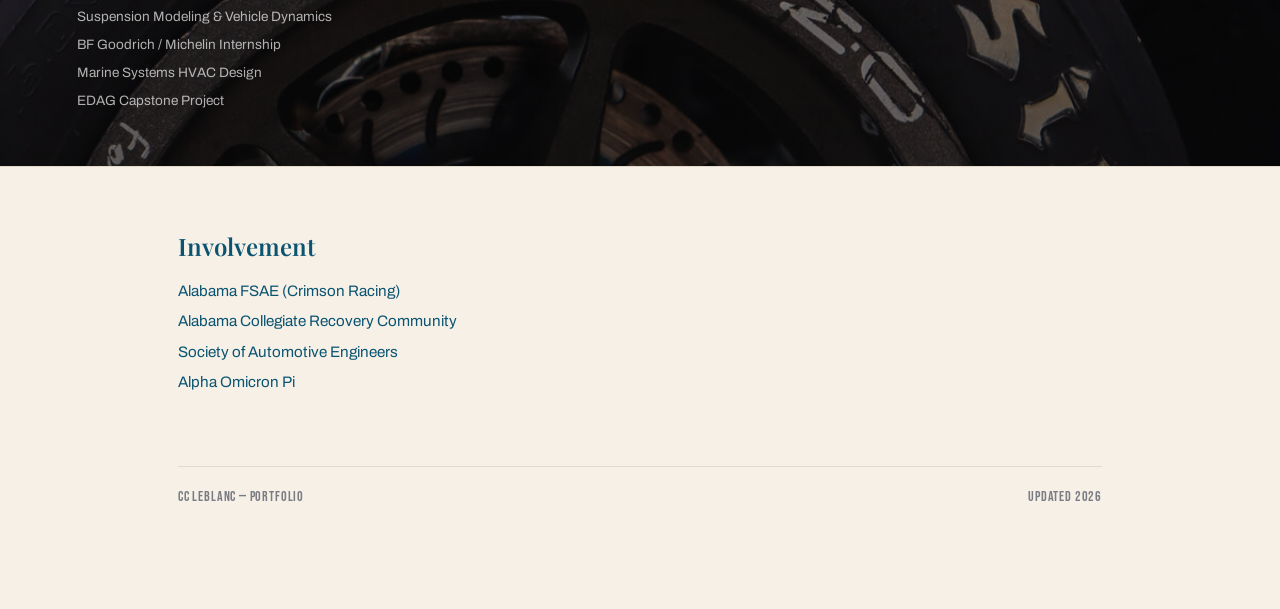
==== commit 392f9eea: "Changing wording" ====
--- a/index.html
+++ b/index.html
@@ -59,26 +59,6 @@
             <span class="arrow" aria-hidden="true">→</span>
           </div>
         </a>
-        <a class="n-card" href="engineering/suspension.html">
-          <!-- swap the .big text for an <img> once there's a CAD render -->
-          <div class="n-cover">
-            <img src="images/Suspensiongeo.jpg" alt="Alabama FSAE CR26I Rear Suspension" style="object-position:center 88%;">
-          </div>
-          <div class="n-meta">
-            <div><h3>FSAE Suspension Geometry/Kinematics Design</h3><p>MATLAB, Motec i2, Windarab, SolidWorks</p></div>
-            <span class="arrow" aria-hidden="true">→</span>
-          </div>
-        </a>
-        <a class="n-card" href="engineering/bf-goodrich.html">
-          <!-- swap the .big text for an <img> once there's a plant photo -->
-          <div class="n-cover">
-            <img src="images/bfgtire.jpg" alt="BFGoodrich Baja Tire" style="object-position:center 88%;">
-          </div>
-          <div class="n-meta">
-            <div><h3>BF Goodrich Tread Line Profilometer</h3><p>Internship, Process Engineering, Power BI</p></div>
-            <span class="arrow" aria-hidden="true">→</span>
-          </div>
-        </a>
       </div>
     </section>
 
@@ -97,7 +77,7 @@
           <div class="skill">
             <svg viewBox="0 0 24 24" fill="none" stroke="currentColor" stroke-width="1.5" aria-hidden="true"><path d="M12 3l8 4.5v9L12 21l-8-4.5v-9z"/><path d="M4 7.5l8 4.5 8-4.5M12 12v9"/></svg>
             <h3>CAD &amp; Manufacturing</h3>
-            <p>SolidWorks, AutoCAD, and Cadmatic design, plus hands-on process work on a tire plant floor.</p>
+            <p>SolidWorks, AutoCAD, and Cadmatic design, plus hands-on experience at BF Goodrich.</p>
           </div>
           <div class="skill">
             <svg viewBox="0 0 24 24" fill="none" stroke="currentColor" stroke-width="1.5" aria-hidden="true"><path d="M4 20V4M4 20h16"/><path d="M7 16l4-5 3 3 5-7"/></svg>
@@ -115,10 +95,10 @@
           <h2>Engineering<span class="arrow">→</span></h2>
           <p class="fork-tagline">Suspension design, tire modeling, and manufacturing process work.</p>
           <div class="fork-chips">
-            <span>Tire Model &amp; Vehicle Dynamics</span>
-            <span>Suspension Geometry</span>
-            <span>BF Goodrich / Michelin</span>
-            <span>Marine Systems &amp; EDAG</span>
+            <span>Suspension Modeling &amp; Vehicle Dynamics</span>
+            <span>BF Goodrich / Michelin Internship</span>
+            <span>Marine Systems HVAC Design</span>
+            <span>EDAG Capstone Project</span>
           </div>
         </div>
       </a>
@@ -162,7 +142,7 @@
   // The site used to be one page with #links (e.g. /#tire-model).
   // Send anyone with an old bookmark to the matching new page.
   (function(){
-    var old = {"engineering":"engineering/index.html", "tire-model":"engineering/tire-model.html", "suspension":"engineering/suspension.html", "manufacturing":"engineering/bf-goodrich.html", "eng-other":"engineering/marine-edag.html", "creative":"creative/index.html", "creative-team":"creative/comms-subteam.html", "creative-design":"creative/graphic-design.html", "creative-photo":"creative/photography.html", "creative-video":"creative/videography.html", "contact":"contact.html"};
+    var old = {"engineering":"engineering/index.html", "tire-model":"engineering/tire-model.html", "contact":"contact.html"};
     var to = old[location.hash.slice(1)];
     if(to) location.replace(to);
   })();
--- a/css/style.css
+++ b/css/style.css
@@ -372,6 +372,61 @@
 .prose ul{padding-left:1.2em;display:flex;flex-direction:column;gap:10px;}
 .prose p{margin-top:0;}
 
+/* ---- long project pages: sections, equations, gallery, sources ---- */
+.toc{display:flex;flex-wrap:wrap;gap:6px 18px;margin-top:22px;padding:12px 0;border-top:1px solid var(--line);border-bottom:1px solid var(--line);}
+.toc a{font-family:"Bebas Neue",sans-serif;letter-spacing:0.06em;font-size:0.9rem;color:var(--muted);text-decoration:none;}
+.toc a:hover{color:var(--eng);}
+main section[id]{scroll-margin-top:20px;}
+.prose h2{font-family:"Playfair Display",serif;font-weight:600;font-size:1.6rem;margin:48px 0 12px;}
+.prose h3{font-family:"Playfair Display",serif;font-weight:600;font-size:1.15rem;margin:28px 0 8px;}
+.steps{list-style:none;counter-reset:step;padding:0;display:flex;flex-direction:column;gap:12px;}
+.steps li{counter-increment:step;position:relative;padding-left:44px;}
+.steps li::before{
+  content:counter(step);position:absolute;left:0;top:1px;width:28px;height:28px;border-radius:50%;
+  background:var(--eng);color:var(--bg);display:flex;align-items:center;justify-content:center;
+  font-family:"Bebas Neue",sans-serif;font-size:0.95rem;letter-spacing:0;
+}
+.eq{
+  margin:14px 0;padding:14px 16px;background:var(--surface);border:1px solid var(--line);border-left:3px solid var(--eng);
+  overflow-x:auto;font-size:0.95rem;
+}
+.terms{display:grid;grid-template-columns:repeat(auto-fit,minmax(220px,1fr));gap:10px 24px;margin:16px 0;}
+.terms div{display:flex;gap:10px;align-items:baseline;}
+.terms dt{min-width:3.2em;font-weight:600;color:var(--eng);}
+.terms dd{margin:0;color:var(--muted);font-size:0.92rem;}
+.repo-link{
+  display:inline-flex;align-items:center;gap:14px;margin-top:18px;padding:12px 18px;
+  border:1px solid var(--line);background:var(--surface);text-decoration:none;transition:border-color .15s ease;
+}
+.repo-link:hover{border-color:var(--eng);}
+.repo-link svg{width:26px;height:26px;flex:none;}
+.repo-link span{display:flex;flex-direction:column;font-weight:600;line-height:1.3;}
+.repo-link small{font-weight:400;color:var(--muted);font-size:0.82rem;}
+
+.gallery{margin-top:18px;}
+.gallery-track{
+  display:flex;gap:16px;overflow-x:auto;scroll-snap-type:x mandatory;scroll-behavior:smooth;
+  scrollbar-width:none;padding-bottom:4px;
+}
+.gallery-track::-webkit-scrollbar{display:none;}
+@media (prefers-reduced-motion:reduce){ .gallery-track{scroll-behavior:auto;} }
+.slide{flex:0 0 100%;scroll-snap-align:center;margin:0;}
+.slide img{width:100%;height:auto;border:1px solid var(--line);background:#f6f0e7;}
+.slide figcaption{margin-top:10px;color:var(--muted);font-size:0.9rem;max-width:66ch;}
+.gallery-nav{display:flex;align-items:center;justify-content:center;gap:16px;margin-top:14px;}
+.gallery-btn{
+  width:40px;height:40px;border-radius:50%;border:1px solid var(--line);background:var(--surface);color:var(--ink);
+  font-size:1.1rem;cursor:pointer;transition:border-color .15s ease;
+}
+.gallery-btn:hover{border-color:var(--eng);}
+.gallery-btn:disabled{opacity:.35;cursor:default;}
+.gallery-dots{display:flex;gap:8px;}
+.gallery-dots button{width:9px;height:9px;padding:0;border-radius:50%;border:none;background:var(--line);cursor:pointer;}
+.gallery-dots button[aria-selected="true"]{background:var(--eng);}
+
+.sources ol{padding-left:1.4em;display:flex;flex-direction:column;gap:8px;font-size:0.9rem;color:var(--muted);}
+.sources a{text-decoration:underline;text-underline-offset:3px;}
+
 .two-figs{display:grid;grid-template-columns:1fr 1fr;gap:18px;margin-top:30px;}
 @media (max-width:640px){ .two-figs{grid-template-columns:1fr;} }
 .fig{
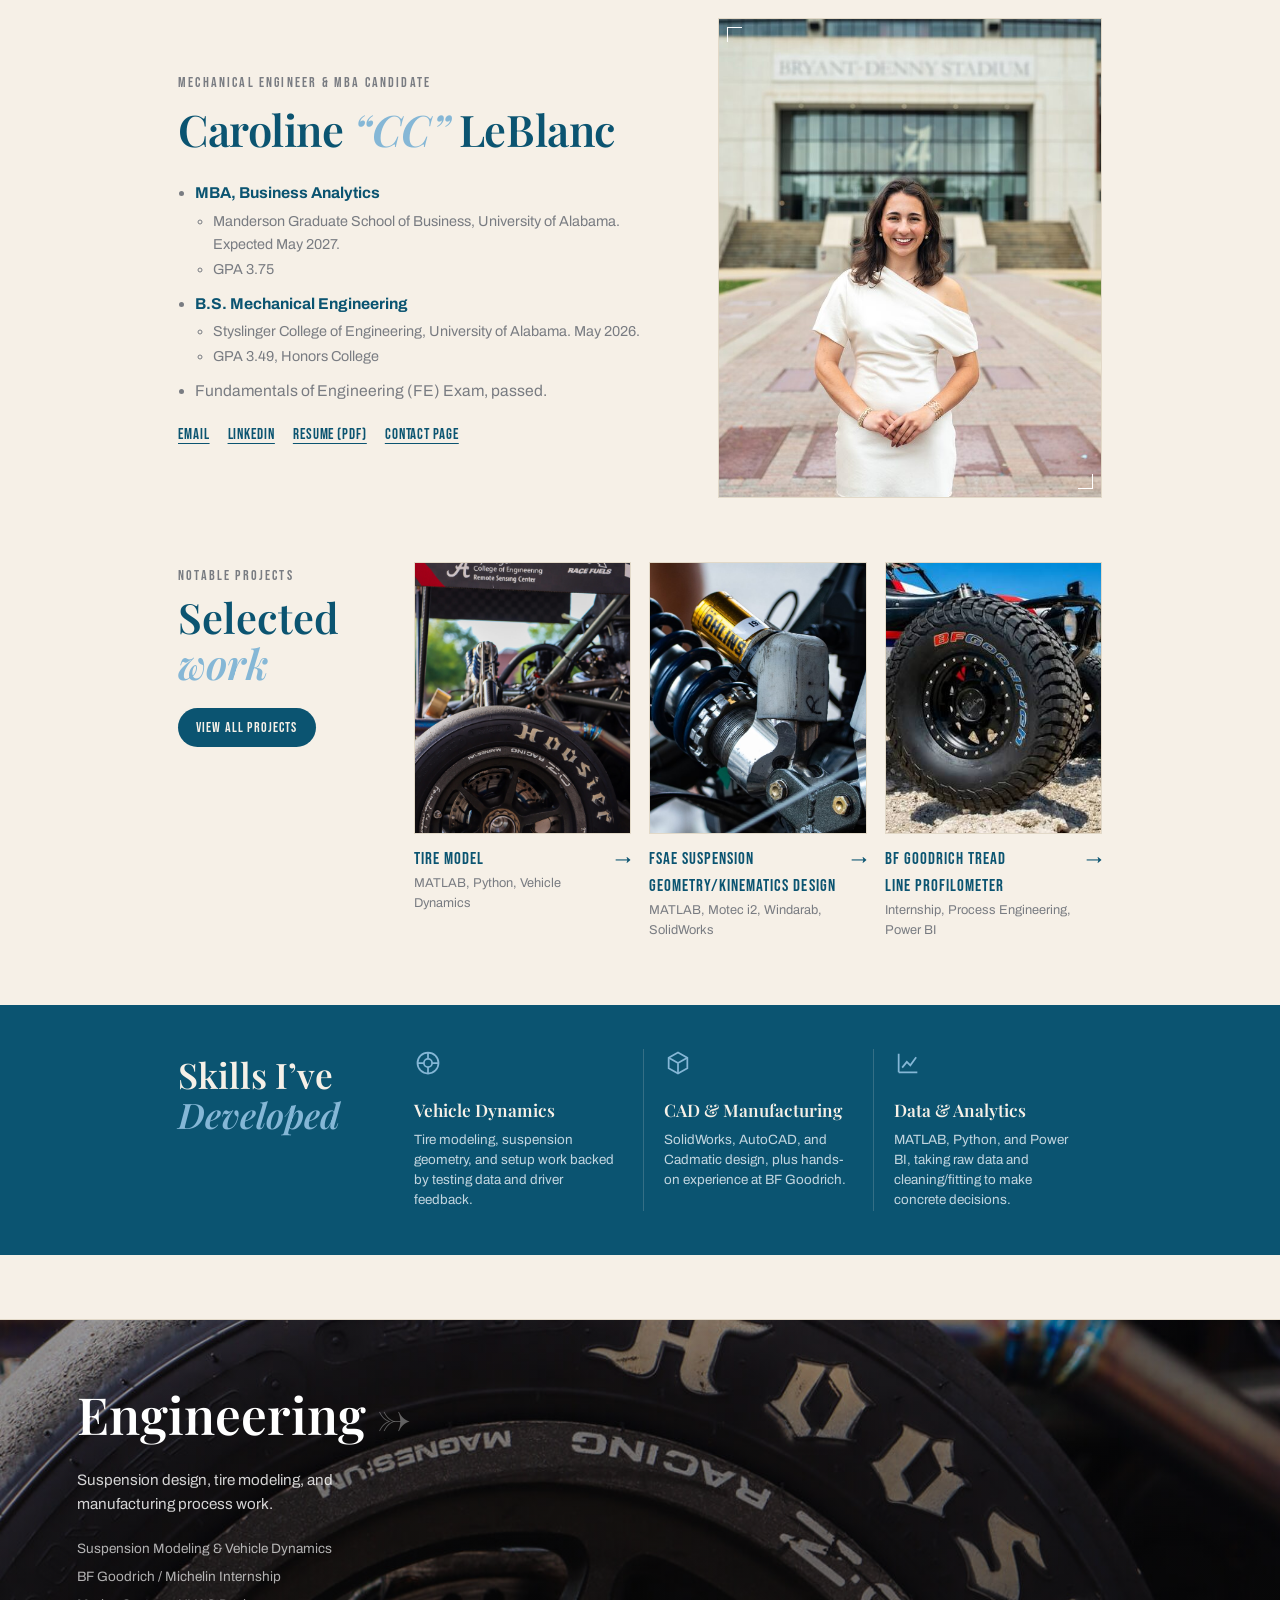
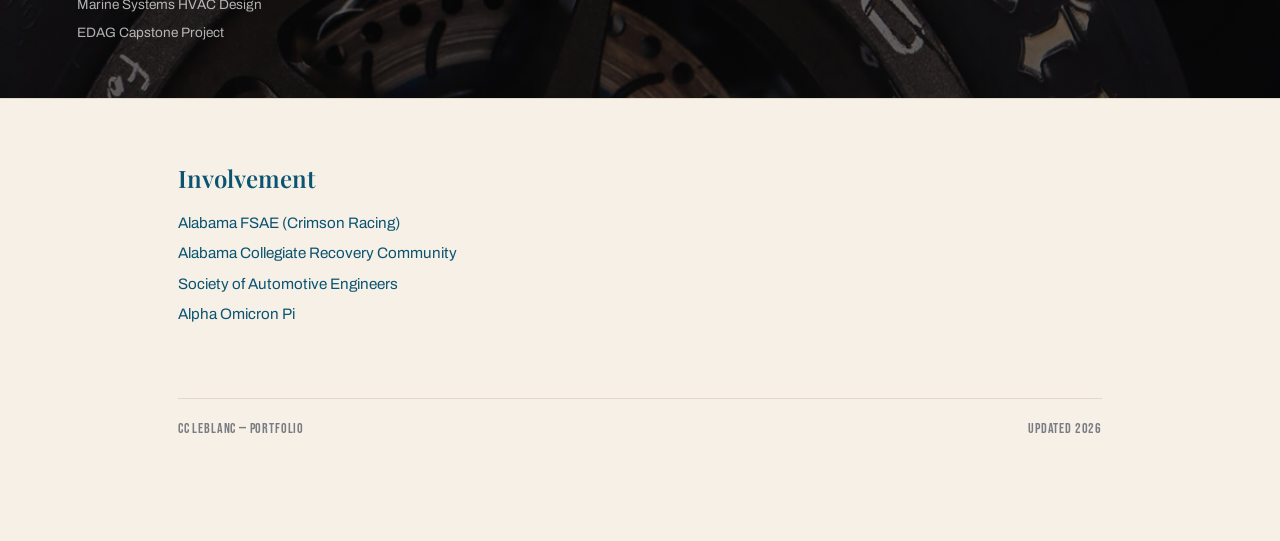
==== commit 2c3423c5: "Merge branch 'main' into drafts # Conflicts: #	engineering/index.html" ====
--- a/index.html
+++ b/index.html
@@ -56,6 +56,26 @@
           </div>
           <div class="n-meta">
             <div><h3>Tire Model</h3><p>MATLAB, Python, Vehicle Dynamics</p></div>
+            <span class="arrow" aria-hidden="true">→</span>
+          </div>
+        </a>
+        <a class="n-card" href="engineering/suspension.html">
+          <!-- swap the .big text for an <img> once there's a CAD render -->
+          <div class="n-cover">
+            <img src="images/Suspensiongeo.jpg" alt="Alabama FSAE CR26I Rear Suspension" style="object-position:center 88%;">
+          </div>
+          <div class="n-meta">
+            <div><h3>FSAE Suspension Geometry/Kinematics Design</h3><p>MATLAB, Motec i2, Windarab, SolidWorks</p></div>
+            <span class="arrow" aria-hidden="true">→</span>
+          </div>
+        </a>
+        <a class="n-card" href="engineering/bf-goodrich.html">
+          <!-- swap the .big text for an <img> once there's a plant photo -->
+          <div class="n-cover">
+            <img src="images/bfgtire.jpg" alt="BFGoodrich Baja Tire" style="object-position:center 88%;">
+          </div>
+          <div class="n-meta">
+            <div><h3>BF Goodrich Tread Line Profilometer</h3><p>Internship, Process Engineering, Power BI</p></div>
             <span class="arrow" aria-hidden="true">→</span>
           </div>
         </a>
@@ -142,7 +162,7 @@
   // The site used to be one page with #links (e.g. /#tire-model).
   // Send anyone with an old bookmark to the matching new page.
   (function(){
-    var old = {"engineering":"engineering/index.html", "tire-model":"engineering/tire-model.html", "contact":"contact.html"};
+    var old = {"engineering":"engineering/index.html", "tire-model":"engineering/tire-model.html", "suspension":"engineering/suspension.html", "manufacturing":"engineering/bf-goodrich.html", "eng-other":"engineering/marine-edag.html", "creative":"creative/index.html", "creative-team":"creative/comms-subteam.html", "creative-design":"creative/graphic-design.html", "creative-photo":"creative/photography.html", "creative-video":"creative/videography.html", "contact":"contact.html"};
     var to = old[location.hash.slice(1)];
     if(to) location.replace(to);
   })();
--- a/css/style.css
+++ b/css/style.css
@@ -386,14 +386,6 @@
   background:var(--eng);color:var(--bg);display:flex;align-items:center;justify-content:center;
   font-family:"Bebas Neue",sans-serif;font-size:0.95rem;letter-spacing:0;
 }
-.eq{
-  margin:14px 0;padding:14px 16px;background:var(--surface);border:1px solid var(--line);border-left:3px solid var(--eng);
-  overflow-x:auto;font-size:0.95rem;
-}
-.terms{display:grid;grid-template-columns:repeat(auto-fit,minmax(220px,1fr));gap:10px 24px;margin:16px 0;}
-.terms div{display:flex;gap:10px;align-items:baseline;}
-.terms dt{min-width:3.2em;font-weight:600;color:var(--eng);}
-.terms dd{margin:0;color:var(--muted);font-size:0.92rem;}
 .repo-link{
   display:inline-flex;align-items:center;gap:14px;margin-top:18px;padding:12px 18px;
   border:1px solid var(--line);background:var(--surface);text-decoration:none;transition:border-color .15s ease;
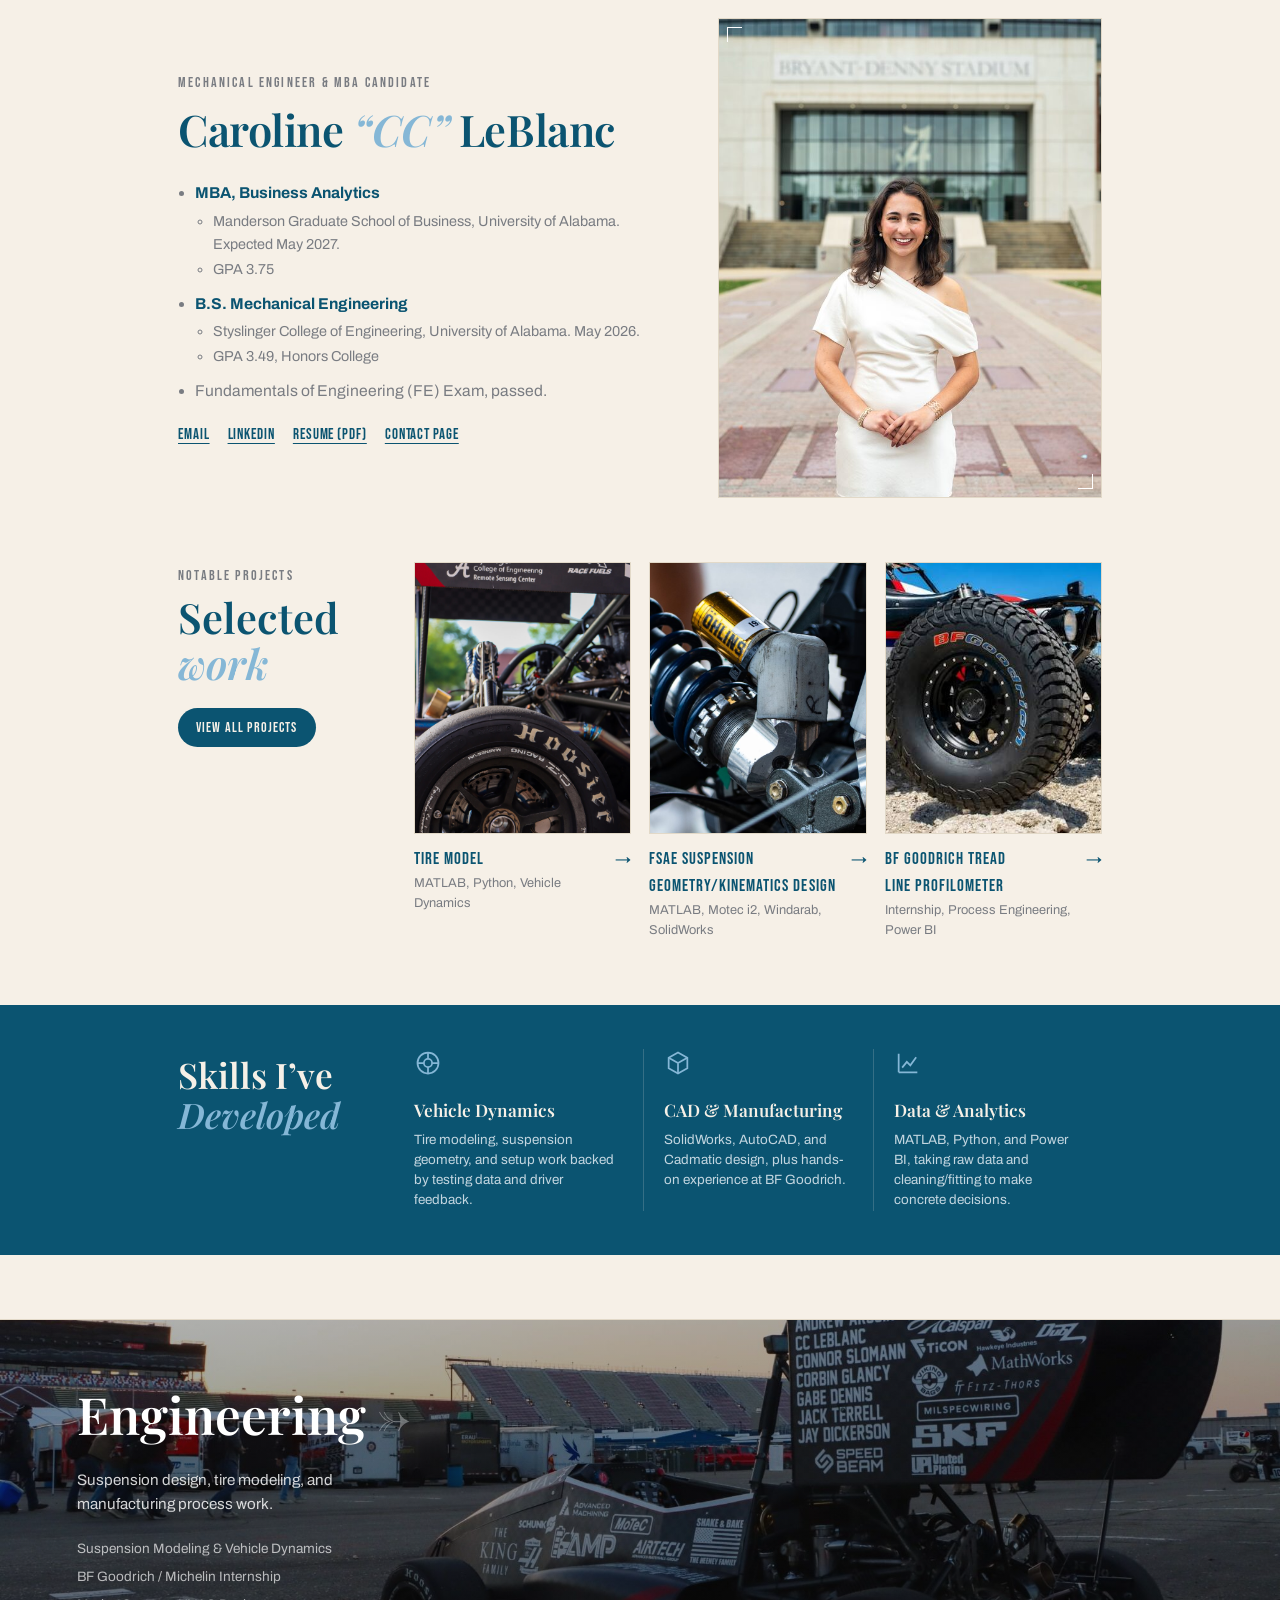
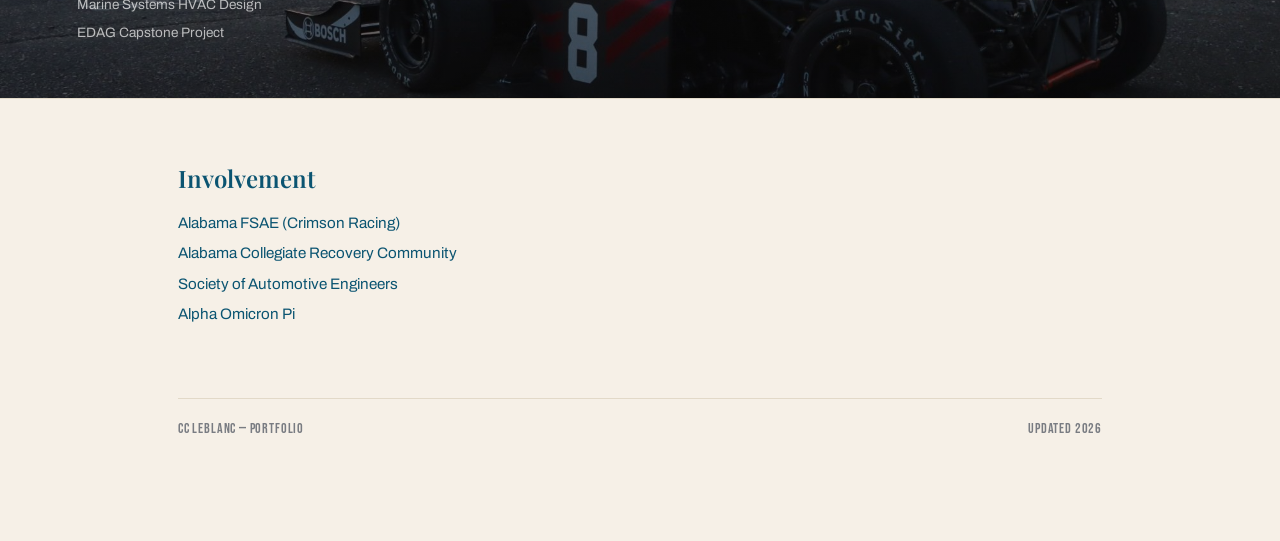
==== commit 49fc900e: "Changing wording" ====
--- a/index.html
+++ b/index.html
@@ -3,7 +3,7 @@
 <head>
 <meta charset="utf-8">
 <meta name="viewport" content="width=device-width, initial-scale=1">
-<title>CC LeBlanc</title>
+<title>CC LeBlanc - Drafts</title>
 <link rel="stylesheet" href="https://fonts.googleapis.com/css2?family=Playfair+Display:ital,wght@0,500;0,600;0,700;1,500;1,600&family=Archivo:wght@400;500;600;700&family=Bebas+Neue&display=swap">
 <link rel="stylesheet" href="css/style.css">
 </head>
--- a/css/style.css
+++ b/css/style.css
@@ -279,7 +279,7 @@
   content:"";position:absolute;inset:0;
   background:linear-gradient(180deg, rgba(10,10,10,.32), rgba(10,10,10,.58));
 }
-.fork-half.eng .fork-bg{background:url("../images/engineering.jpg") center 82%/cover no-repeat;}
+.fork-half.eng .fork-bg{background:url("../images/cr26-car.jpg") 60% 68%/cover no-repeat;}
 .fork-half.creative .fork-bg{background:url("../images/creative.jpg") center 40%/cover no-repeat;}
 .fork-half .cap{
   position:absolute;bottom:14px;z-index:1;
@@ -330,6 +330,19 @@
 .hub-head{padding-top:14px;}
 .hub-head h1{font-family:"Playfair Display",serif;font-weight:600;font-size:clamp(2.2rem,5vw,3.2rem);margin-top:8px;}
 .hub-head p{color:var(--muted);max-width:60ch;margin-top:12px;}
+/* full-width photo banner behind a hub page title (set the photo inline) */
+.hub-hero{
+  position:relative;display:flex;align-items:flex-end;
+  width:100vw;margin-left:calc(50% - 50vw);margin-right:calc(50% - 50vw);
+  min-height:clamp(260px,42vh,440px);
+  background-size:cover;background-position:center 55%;color:#fff;
+}
+.hub-hero::before{content:"";position:absolute;inset:0;background:linear-gradient(180deg,rgba(10,20,26,.25) 0%,rgba(10,20,26,.78) 100%);}
+.hub-hero-inner{position:relative;width:100%;max-width:980px;margin:0 auto;padding:28px 28px 34px;}
+@media (max-width:640px){ .hub-hero-inner{padding:22px 18px 26px;} }
+.hub-hero .crumbs{padding-top:0;color:rgba(255,255,255,.75);}
+.hub-hero .crumbs .cur{color:#fff;}
+.hub-hero h1{font-family:"Playfair Display",serif;font-weight:600;font-size:clamp(2.2rem,5vw,3.4rem);line-height:1.1;margin-top:10px;max-width:20ch;}
 .tool-strip{display:flex;flex-wrap:wrap;gap:8px;margin-top:24px;}
 .tool-strip span{
   font-family:"Archivo",sans-serif;font-size:0.78rem;font-weight:600;
@@ -362,11 +375,11 @@
 .detail-head h1{font-family:"Playfair Display",serif;font-weight:600;font-size:clamp(2rem,5vw,3rem);margin-top:8px;}
 .detail-head .sub{color:var(--muted);max-width:62ch;margin-top:10px;}
 .fact-row{
-  display:grid;grid-template-columns:repeat(auto-fit,minmax(140px,1fr));
-  gap:1px;background:var(--line);border:1px solid var(--line);margin-top:28px;
-}
-.fact-row .f{background:var(--surface);padding:14px;}
-.fact-row .f .k{font-family:"Bebas Neue",sans-serif;font-size:0.7rem;letter-spacing:0.05em;color:var(--muted);text-transform:uppercase;}
+  display:grid;grid-template-columns:repeat(auto-fit,minmax(170px,1fr));
+  gap:14px;margin-top:28px;
+}
+.fact-row .f{background:var(--eng-tint);border-radius:18px;padding:18px 20px;}
+.fact-row .f .k{font-family:"Bebas Neue",sans-serif;font-size:0.85rem;letter-spacing:0.05em;color:var(--muted);text-transform:uppercase;}
 .fact-row .f .v{font-size:0.94rem;font-weight:600;margin-top:2px;}
 .prose{margin-top:30px;max-width:66ch;}
 .prose ul{padding-left:1.2em;display:flex;flex-direction:column;gap:10px;}
@@ -374,7 +387,7 @@
 
 /* ---- long project pages: sections, equations, gallery, sources ---- */
 .toc{display:flex;flex-wrap:wrap;gap:6px 18px;margin-top:22px;padding:12px 0;border-top:1px solid var(--line);border-bottom:1px solid var(--line);}
-.toc a{font-family:"Bebas Neue",sans-serif;letter-spacing:0.06em;font-size:0.9rem;color:var(--muted);text-decoration:none;}
+.toc a{font-family:"Bebas Neue",sans-serif;letter-spacing:0.06em;font-size:1.05rem;color:var(--muted);text-decoration:none;}
 .toc a:hover{color:var(--eng);}
 main section[id]{scroll-margin-top:20px;}
 .prose h2{font-family:"Playfair Display",serif;font-weight:600;font-size:1.6rem;margin:48px 0 12px;}
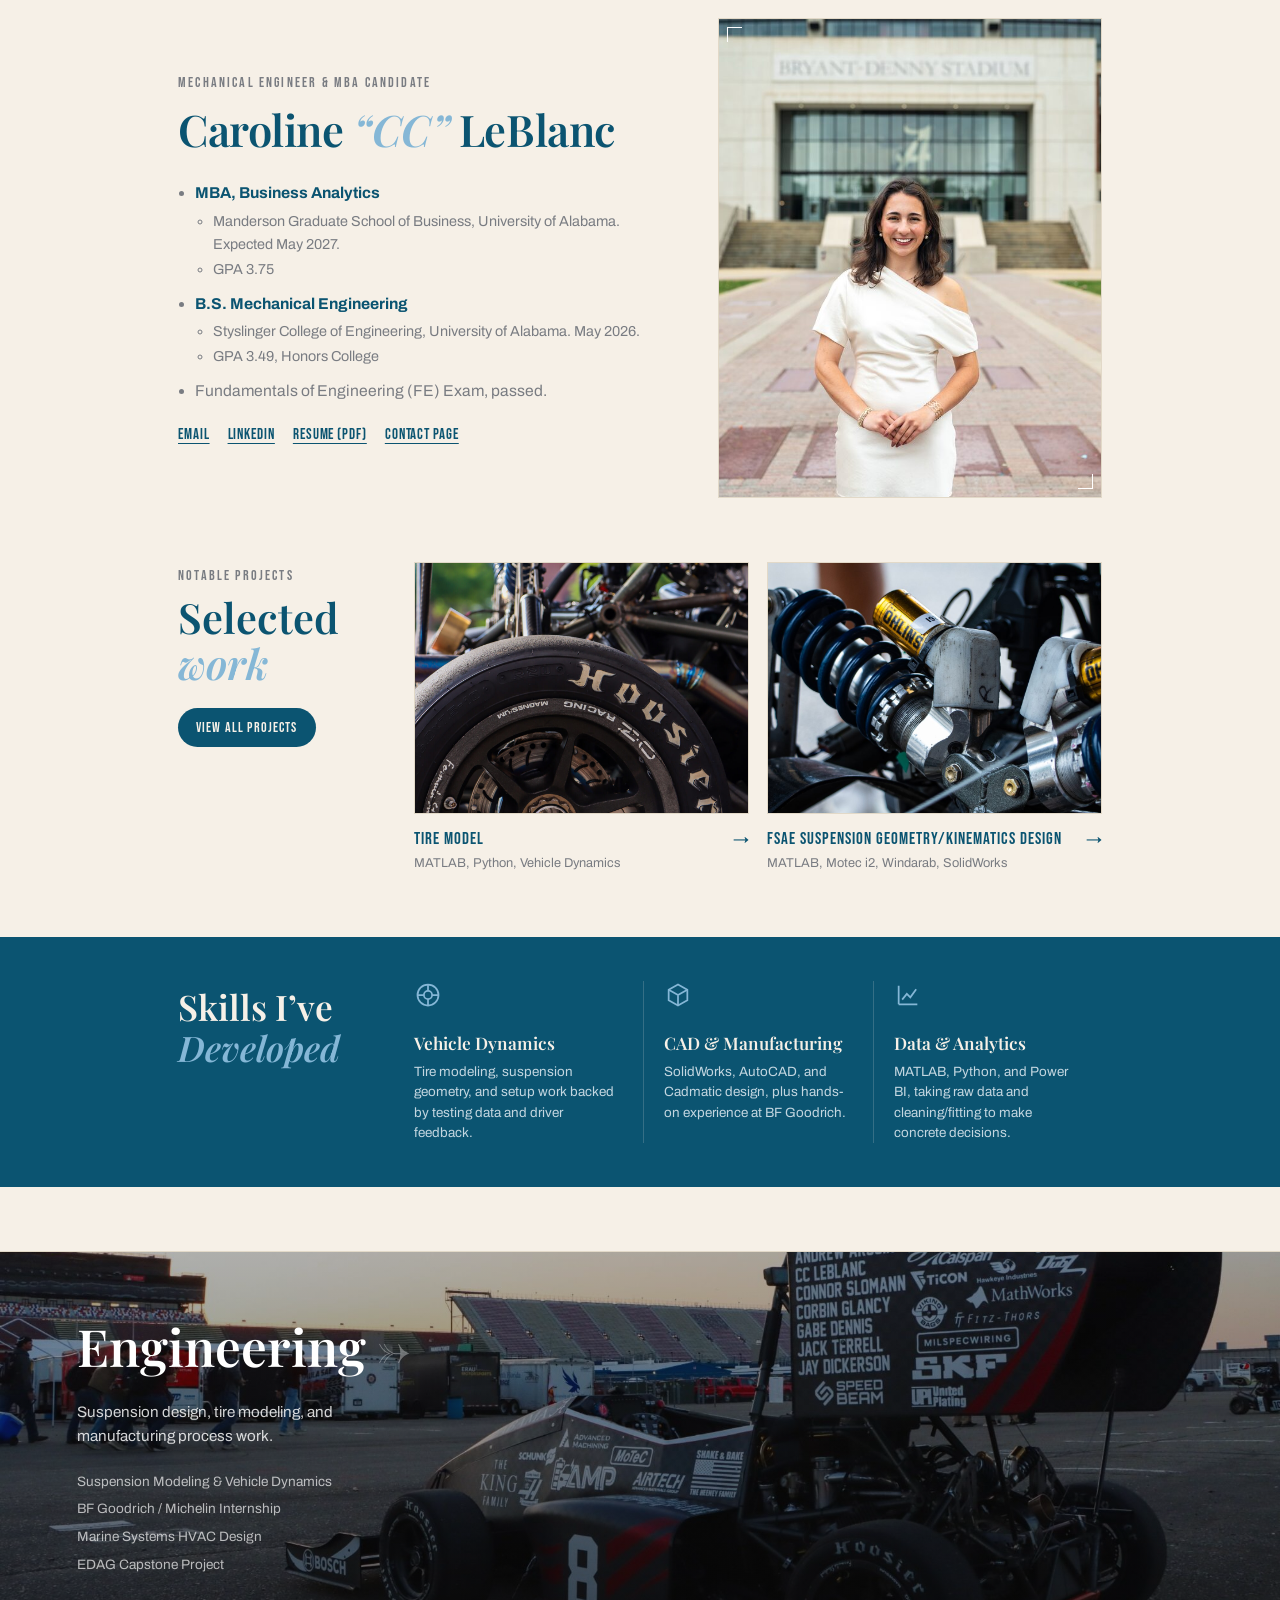
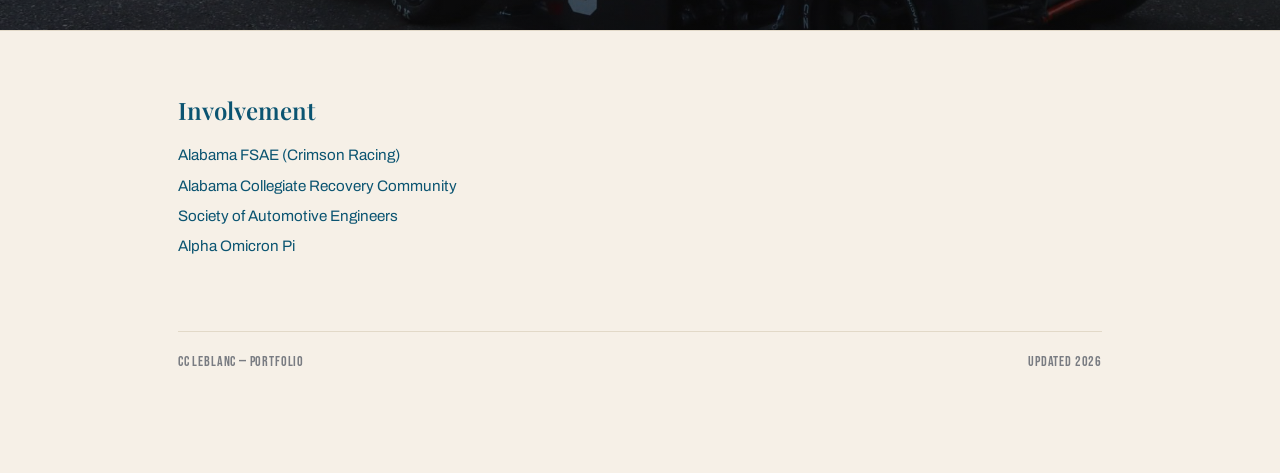
==== commit 5a57b5a4: "Publish the Suspension & Vehicle Dynamics page Brings the suspension page over from drafts with the " ====
--- a/index.html
+++ b/index.html
@@ -3,7 +3,7 @@
 <head>
 <meta charset="utf-8">
 <meta name="viewport" content="width=device-width, initial-scale=1">
-<title>CC LeBlanc - Drafts</title>
+<title>CC LeBlanc</title>
 <link rel="stylesheet" href="https://fonts.googleapis.com/css2?family=Playfair+Display:ital,wght@0,500;0,600;0,700;1,500;1,600&family=Archivo:wght@400;500;600;700&family=Bebas+Neue&display=swap">
 <link rel="stylesheet" href="css/style.css">
 </head>
@@ -60,22 +60,11 @@
           </div>
         </a>
         <a class="n-card" href="engineering/suspension.html">
-          <!-- swap the .big text for an <img> once there's a CAD render -->
           <div class="n-cover">
             <img src="images/Suspensiongeo.jpg" alt="Alabama FSAE CR26I Rear Suspension" style="object-position:center 88%;">
           </div>
           <div class="n-meta">
             <div><h3>FSAE Suspension Geometry/Kinematics Design</h3><p>MATLAB, Motec i2, Windarab, SolidWorks</p></div>
-            <span class="arrow" aria-hidden="true">→</span>
-          </div>
-        </a>
-        <a class="n-card" href="engineering/bf-goodrich.html">
-          <!-- swap the .big text for an <img> once there's a plant photo -->
-          <div class="n-cover">
-            <img src="images/bfgtire.jpg" alt="BFGoodrich Baja Tire" style="object-position:center 88%;">
-          </div>
-          <div class="n-meta">
-            <div><h3>BF Goodrich Tread Line Profilometer</h3><p>Internship, Process Engineering, Power BI</p></div>
             <span class="arrow" aria-hidden="true">→</span>
           </div>
         </a>
@@ -162,7 +151,7 @@
   // The site used to be one page with #links (e.g. /#tire-model).
   // Send anyone with an old bookmark to the matching new page.
   (function(){
-    var old = {"engineering":"engineering/index.html", "tire-model":"engineering/tire-model.html", "suspension":"engineering/suspension.html", "manufacturing":"engineering/bf-goodrich.html", "eng-other":"engineering/marine-edag.html", "creative":"creative/index.html", "creative-team":"creative/comms-subteam.html", "creative-design":"creative/graphic-design.html", "creative-photo":"creative/photography.html", "creative-video":"creative/videography.html", "contact":"contact.html"};
+    var old = {"engineering":"engineering/index.html", "tire-model":"engineering/tire-model.html", "suspension":"engineering/suspension.html", "contact":"contact.html"};
     var to = old[location.hash.slice(1)];
     if(to) location.replace(to);
   })();
--- a/css/style.css
+++ b/css/style.css
@@ -227,6 +227,10 @@
 /* while only one project is public, show it as a wide feature card */
 .notable-grid:has(> .n-card:only-child){grid-template-columns:1fr;}
 .n-card:only-child .n-cover{aspect-ratio:16/9;}
+/* two public projects: split the row evenly */
+.notable-grid:has(> .n-card:nth-child(2):last-child){grid-template-columns:repeat(2,1fr);}
+.notable-grid:has(> .n-card:nth-child(2):last-child) .n-cover{aspect-ratio:4/3;}
+@media (max-width:640px){ .notable-grid:has(> .n-card:nth-child(2):last-child){grid-template-columns:1fr;} }
 .n-cover{
   position:relative;aspect-ratio:4/5;overflow:hidden;
   background:var(--eng-tint);border:1px solid var(--line);
@@ -345,8 +349,8 @@
 .hub-hero h1{font-family:"Playfair Display",serif;font-weight:600;font-size:clamp(2.2rem,5vw,3.4rem);line-height:1.1;margin-top:10px;max-width:20ch;}
 .tool-strip{display:flex;flex-wrap:wrap;gap:8px;margin-top:24px;}
 .tool-strip span{
-  font-family:"Archivo",sans-serif;font-size:0.78rem;font-weight:600;
-  padding:6px 11px;border:1px solid var(--line);background:var(--surface);
+  font-family:"Archivo",sans-serif;font-size:0.8rem;font-weight:600;color:var(--eng);
+  padding:6px 14px;border-radius:999px;background:var(--eng-tint);
 }
 .status{
   display:inline-block;font-family:"Bebas Neue",sans-serif;letter-spacing:0.06em;
@@ -381,6 +385,45 @@
 .fact-row .f{background:var(--eng-tint);border-radius:18px;padding:18px 20px;}
 .fact-row .f .k{font-family:"Bebas Neue",sans-serif;font-size:0.85rem;letter-spacing:0.05em;color:var(--muted);text-transform:uppercase;}
 .fact-row .f .v{font-size:0.94rem;font-weight:600;margin-top:2px;}
+
+/* big-number result cards (same rounded look as .fact-row) */
+.stats{display:grid;grid-template-columns:repeat(auto-fit,minmax(160px,1fr));gap:14px;margin-top:28px;}
+.stat{background:var(--eng-tint);border-radius:18px;padding:18px 20px;}
+.stat .num{font-family:"Playfair Display",serif;font-weight:600;font-size:clamp(1.6rem,3vw,2.1rem);line-height:1.1;color:var(--eng);white-space:nowrap;}
+.stat .lbl{font-size:0.85rem;color:var(--muted);margin-top:6px;line-height:1.4;}
+
+/* accomplishment cards: what I did + measured result */
+.wins{display:flex;flex-direction:column;gap:18px;margin-top:4px;}
+.win{border:1px solid var(--line);background:var(--surface);border-radius:18px;padding:22px 24px;display:flex;flex-direction:column;gap:10px;}
+.win h3{font-family:"Playfair Display",serif;font-weight:600;font-size:1.2rem;}
+.win p{margin:0;font-size:0.94rem;color:var(--muted);}
+.win .result{margin-top:auto;padding-top:12px;border-top:1px solid var(--line);color:var(--ink);font-weight:600;}
+.win .result span{display:block;font-family:"Bebas Neue",sans-serif;font-weight:400;letter-spacing:0.08em;font-size:0.85rem;color:var(--eng);}
+/* card with a figure beside the text (stacks on narrow screens) */
+.win.has-fig{display:grid;grid-template-columns:minmax(0,1fr) minmax(0,1.25fr);gap:20px 28px;align-items:start;}
+@media (max-width:760px){ .win.has-fig{grid-template-columns:1fr;} }
+.win-text{display:flex;flex-direction:column;gap:10px;height:100%;}
+.win-text a{color:var(--eng);text-underline-offset:3px;}
+.win-fig{margin:0;display:grid;gap:10px;}
+.win-fig.two{grid-template-columns:1fr 1fr;align-items:center;}
+.win-fig.two figcaption{grid-column:1 / -1;}
+.win-fig img{width:100%;max-height:440px;object-fit:contain;border-radius:12px;border:1px solid var(--line);background:#fff;}
+.win-fig figcaption{font-size:0.82rem;color:var(--muted);}
+.adjust{margin:0;padding-left:1.1em;display:flex;flex-direction:column;gap:4px;font-size:0.92rem;color:var(--muted);}
+.adjust strong{color:var(--ink);font-weight:600;}
+
+/* tolerance tiers (FARO card) */
+.tiers{grid-column:1 / -1;display:grid;grid-template-columns:repeat(3,1fr);gap:12px;}
+@media (max-width:640px){ .tiers{grid-template-columns:1fr;} }
+.tier{background:var(--eng-tint);border-radius:14px;padding:14px 16px;border-top:4px solid;}
+.tier.t1{border-top-color:#a4343a;}
+.tier.t2{border-top-color:#d9a441;}
+.tier.t3{border-top-color:#4f8a5b;}
+.tier h4{margin:0;font-family:"Bebas Neue",sans-serif;font-weight:400;letter-spacing:0.08em;font-size:1.05rem;}
+.tier p{margin:2px 0 8px;font-size:0.85rem;font-weight:600;color:var(--ink);}
+.tier ul{margin:0;padding-left:1.1em;font-size:0.85rem;color:var(--muted);}
+.tiers-note{grid-column:1 / -1;margin:0;font-size:0.85rem;color:var(--muted);}
+
 .prose{margin-top:30px;max-width:66ch;}
 .prose ul{padding-left:1.2em;display:flex;flex-direction:column;gap:10px;}
 .prose p{margin-top:0;}
@@ -417,6 +460,10 @@
 @media (prefers-reduced-motion:reduce){ .gallery-track{scroll-behavior:auto;} }
 .slide{flex:0 0 100%;scroll-snap-align:center;margin:0;}
 .slide img{width:100%;height:auto;border:1px solid var(--line);background:#f6f0e7;}
+/* mixed-size photos: same 3:2 frame for every slide so the buttons don't jump;
+   add class="fit" to a slide to show the whole image (e.g. CAD renders) instead of cropping */
+#gallery .slide img{aspect-ratio:3/2;object-fit:cover;border-radius:14px;}
+#gallery .slide.fit img{object-fit:contain;background:#fff;}
 .slide figcaption{margin-top:10px;color:var(--muted);font-size:0.9rem;max-width:66ch;}
 .gallery-nav{display:flex;align-items:center;justify-content:center;gap:16px;margin-top:14px;}
 .gallery-btn{
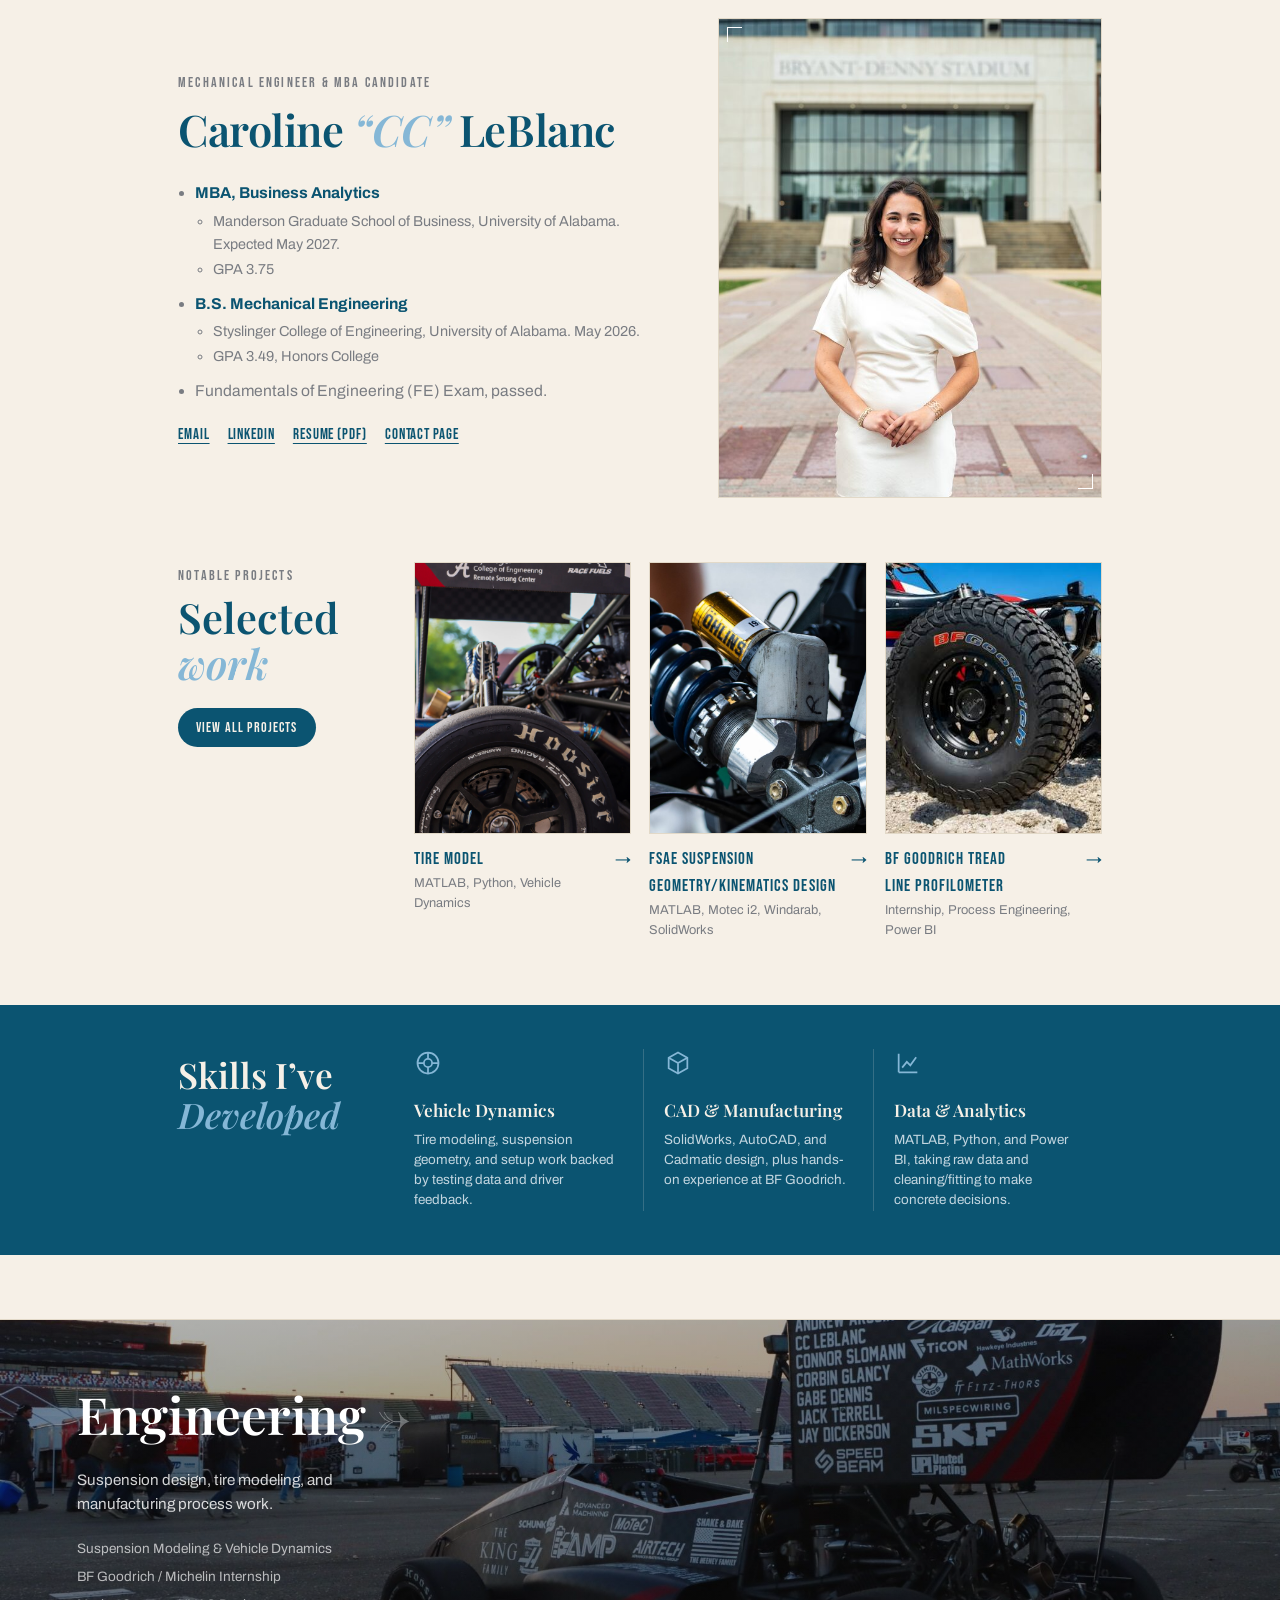
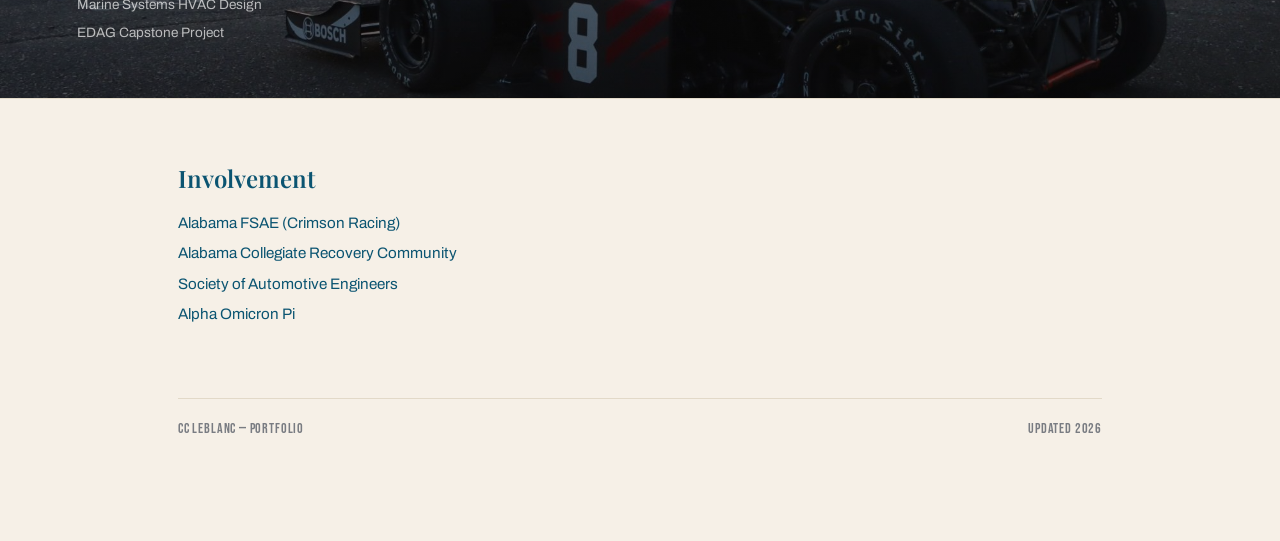
==== commit 98c011c5: "Merge branch 'main' into drafts # Conflicts: #	engineering/index.html #	index.html" ====
--- a/index.html
+++ b/index.html
@@ -3,7 +3,7 @@
 <head>
 <meta charset="utf-8">
 <meta name="viewport" content="width=device-width, initial-scale=1">
-<title>CC LeBlanc</title>
+<title>CC LeBlanc - Drafts</title>
 <link rel="stylesheet" href="https://fonts.googleapis.com/css2?family=Playfair+Display:ital,wght@0,500;0,600;0,700;1,500;1,600&family=Archivo:wght@400;500;600;700&family=Bebas+Neue&display=swap">
 <link rel="stylesheet" href="css/style.css">
 </head>
@@ -65,6 +65,15 @@
           </div>
           <div class="n-meta">
             <div><h3>FSAE Suspension Geometry/Kinematics Design</h3><p>MATLAB, Motec i2, Windarab, SolidWorks</p></div>
+            <span class="arrow" aria-hidden="true">→</span>
+          </div>
+        </a>
+        <a class="n-card" href="engineering/bf-goodrich.html">
+          <div class="n-cover">
+            <img src="images/bfgtire.jpg" alt="BFGoodrich Baja Tire" style="object-position:center 88%;">
+          </div>
+          <div class="n-meta">
+            <div><h3>BF Goodrich Tread Line Profilometer</h3><p>Internship, Process Engineering, Power BI</p></div>
             <span class="arrow" aria-hidden="true">→</span>
           </div>
         </a>
@@ -151,7 +160,7 @@
   // The site used to be one page with #links (e.g. /#tire-model).
   // Send anyone with an old bookmark to the matching new page.
   (function(){
-    var old = {"engineering":"engineering/index.html", "tire-model":"engineering/tire-model.html", "suspension":"engineering/suspension.html", "contact":"contact.html"};
+    var old = {"engineering":"engineering/index.html", "tire-model":"engineering/tire-model.html", "suspension":"engineering/suspension.html", "manufacturing":"engineering/bf-goodrich.html", "eng-other":"engineering/marine-edag.html", "creative":"creative/index.html", "creative-team":"creative/comms-subteam.html", "creative-design":"creative/graphic-design.html", "creative-photo":"creative/photography.html", "creative-video":"creative/videography.html", "contact":"contact.html"};
     var to = old[location.hash.slice(1)];
     if(to) location.replace(to);
   })();
